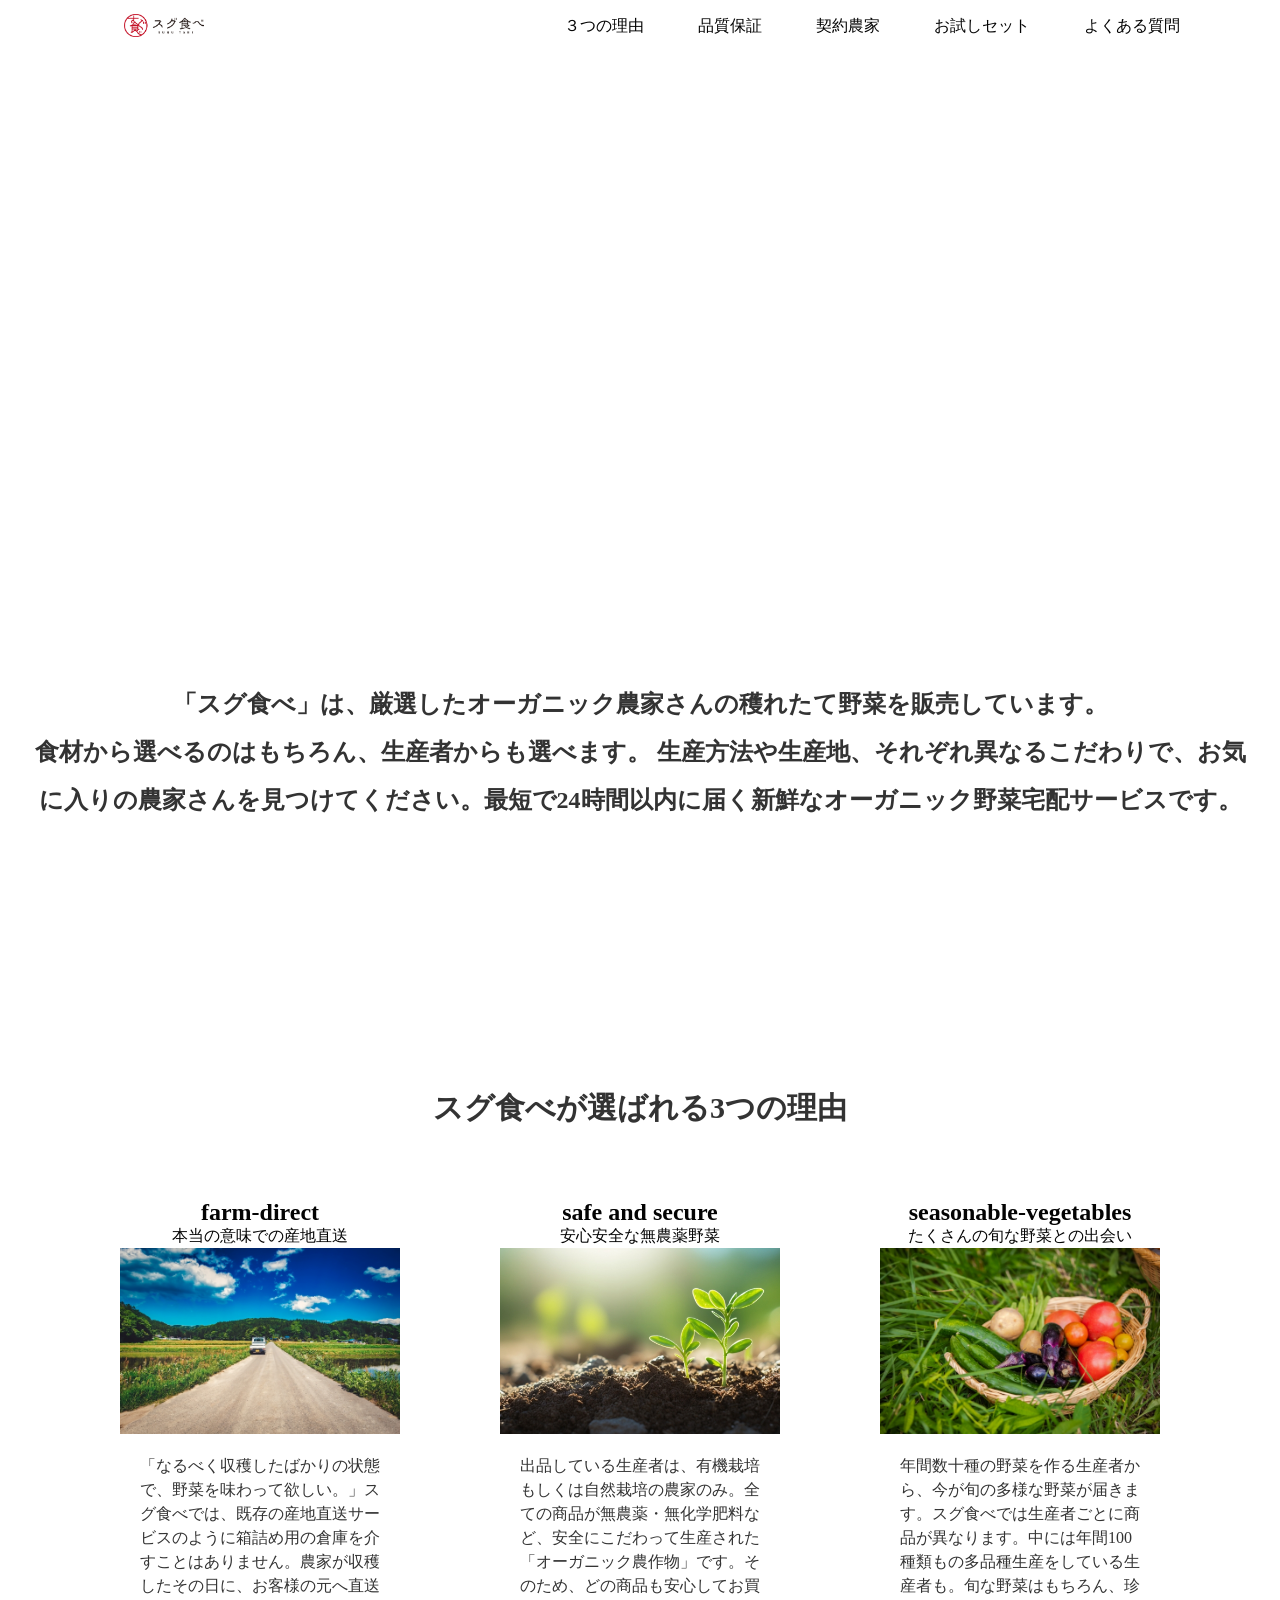
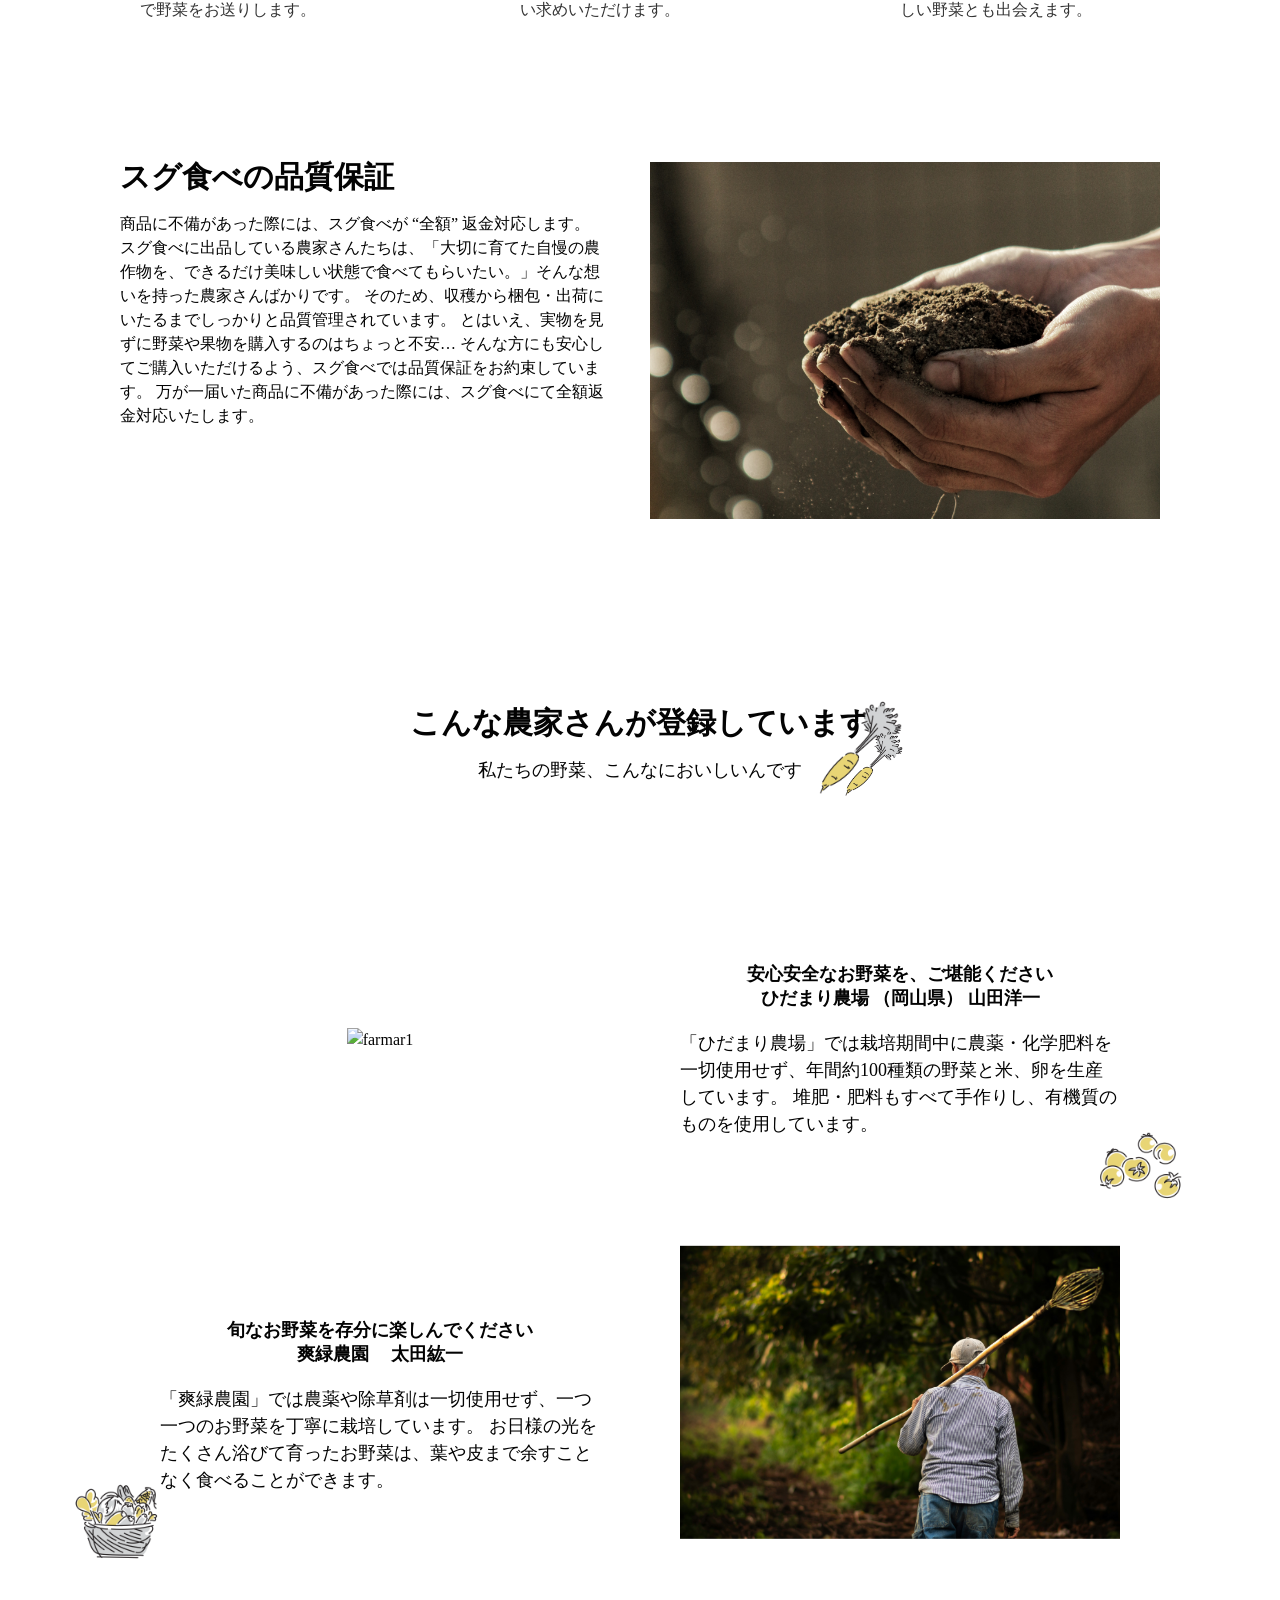
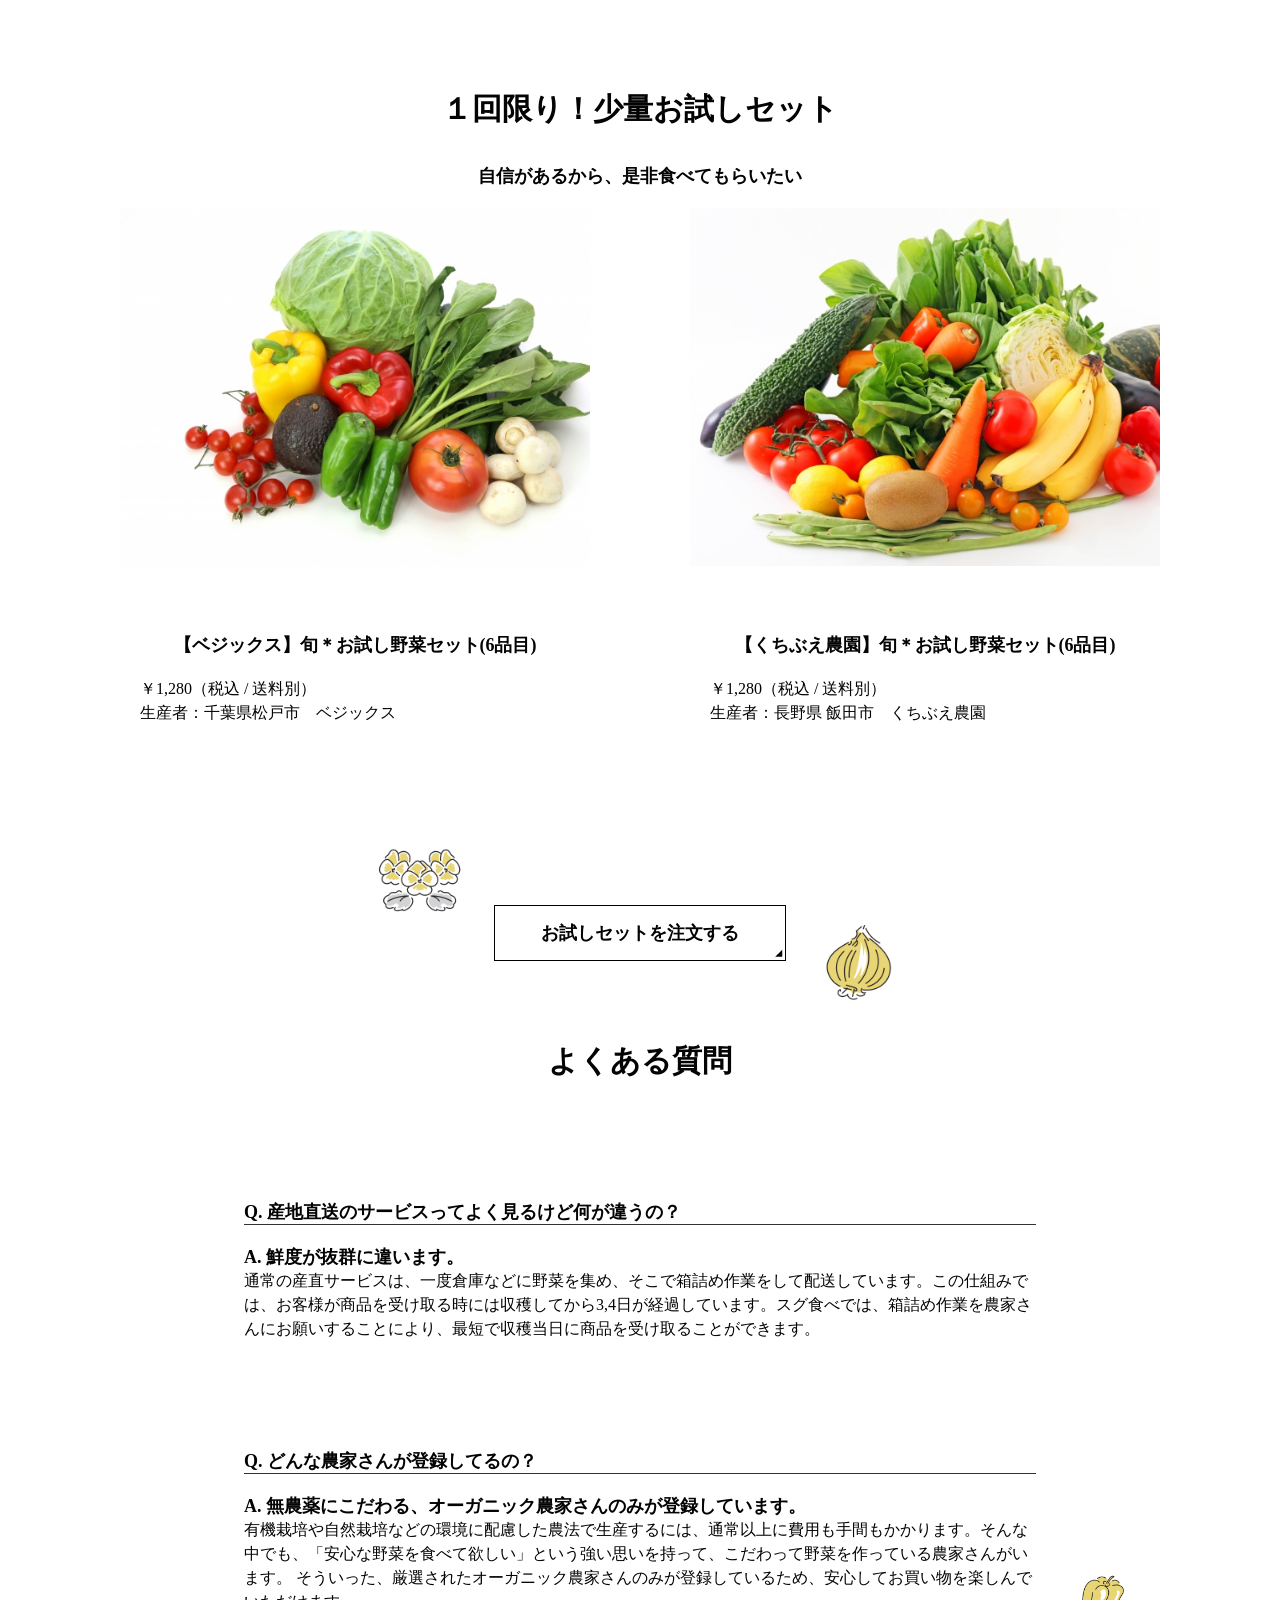
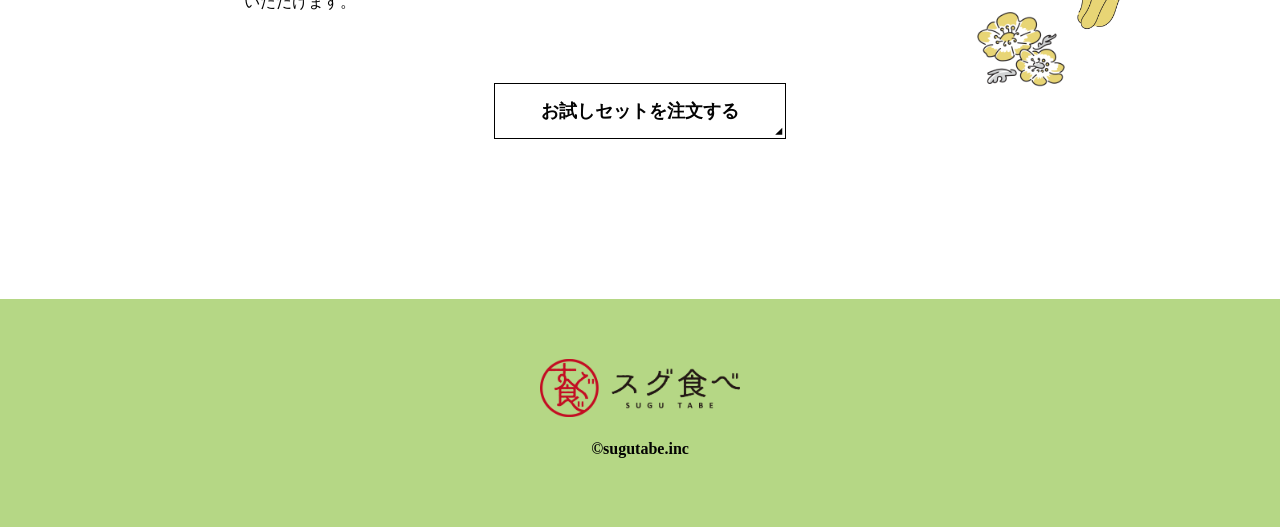
==== index.html @ dff32ba9 "Renamed to index.html" ====
<!DOCTYPE html>
<html lang="ja">

<head>
  <meta charset="UTF-8">
  <meta name="viewport" content="width = 
device-width, initial-scale=1,user-zscalable=yes">
  <meta name="description" content="こだわり農家の朝どりオーガニック野菜をご自宅で">
  <!--https://ogp.me/ -->
  <meta property="og:title" content="julie">
  <meta property="og:site_name" content="DHW CAFE">
  <meta property="og:type" content="website">
  <meta property="og:locale" content="ja-JP">
  <meta property="og:image" content="assets/images/common/ogp.jpg">
  <!--1200*600px以上が良い-->
  <meta property="og:description" content="こだわり農家の朝どりオーガニック野菜をご自宅で">
  <meta name="twitter:card" content="summary">
  <!--https://developer.twitter.com/ja/docs/tweets/optimize-with-cards/guides/getting-started-->

  <title>Julie's page</title>
  <link rel="stylesheet" href="reset.css">
  <link rel="stylesheet" href="common-sugutabe.css">
  <link rel="stylesheet" href="top-sugutabe.css">
  <link href="logo.ai" rel="icon" type="image/x-icon">
  <link rel="apple-touch-icon" href="html.css/top/common/apple-touch-icon.png">
</head>

<body>
  <header class="header">
    <h1><img src="photos/logo.png" alt="logo" style="width:80px">
    </h1>
    <div id="nav-drawer">
      <input id="nav-input" class="none" type="checkbox">
      <label id="nav-open" for="nav-input"><span></span></label>
      <label id="nav-close" class="none" for="nav-input"></label>
      <nav id="nav-content" class="header__navigation">
        <div class="nav-drawer__title none"></div>
        <ul>
          <li><a class="nav-drawer__link-top none" href="#top">TOP</a></li>
          <li><a href="#reason">３つの理由</a></li>
          <li><a href="#quality">品質保証</a></li>
          <li><a href="#farmars">契約農家</a></li>
          <li><a href="#set">お試しセット</a></li>
          <li><a href="#question">よくある質問</a></li>
        </ul>
      </nav>
    </div>
  </header>
  <main class="main">
    <section class="section-top">
      <div class="section-top__image">
        <h2>こだわり農家の<br class="section-top__image__h2">朝どりオーガニック野菜を<br class="section-top__image__h2">ご自宅で</h2>
      </div>
      <div class="section-top__lead">
        <p> 「スグ食べ」は、厳選したオーガニック農家さんの穫れたて野菜を販売しています。<br>
          食材から選べるのはもちろん、生産者からも選べます。
          生産方法や生産地、それぞれ異なるこだわりで、お気に入りの農家さんを見つけてください。最短で24時間以内に届く新鮮なオーガニック野菜宅配サービスです。 </p>
      </div>
      <div class="section-top__button">
        <p>お試しセットを注文する </p>
        <a href="#" class="section-top__triangle-right"></a>
      </div>
    </section>
    <section class="section-reason">
      <h2 id="reason">スグ食べが選ばれる3つの理由</h2>
      <ul>
        <li>
          <div class="section-reason__image">
			<h3 class="section-reason__item-title">farm-direct</h3>
            <p class="section-reason__item-subtitle">本当の意味での産地直送</p>
            <img class="section-reason__item-picture" src="photos/farmdirect.jpg" alt="sanchoku">
          </div>

          <p class="section-reason__item-discription">
            「なるべく収穫したばかりの状態で、野菜を味わって欲しい。」スグ食べでは、既存の産地直送サービスのように箱詰め用の倉庫を介すことはありません。農家が収穫したその日に、お客様の元へ直送で野菜をお送りします。

          </p>
        </li>
        <li>
          <div class="section-reason__image">
			<h3 class="section-reason__item-title">safe and secure</h3>
            <p class="section-reason__item-subtitle">安心安全な無農薬野菜</p>
            <img class="section-reason__item-picture" src="photos/safeandsecure.jpg" alt="ansin">
          </div>
          <p class="section-reason__item-discription">
            出品している生産者は、有機栽培もしくは自然栽培の農家のみ。全ての商品が無農薬・無化学肥料など、安全にこだわって生産された「オーガニック農作物」です。そのため、どの商品も安心してお買い求めいただけます。 </p>
        </li>
        <li>
          <div class="section-reason__image">
			<h3 class="section-reason__item-title">seasonable-vegetables</h3>
            <p class="section-reason__item-subtitle">たくさんの旬な野菜との出会い</p>
            <img class="section-reason__item-picture" src="photos/seasonablevegetables.jpg" alt="shun">
          </div>
          <p class="section-reason__item-discription">
            年間数十種の野菜を作る生産者から、今が旬の多様な野菜が届きます。スグ食べでは生産者ごとに商品が異なります。中には年間100種類もの多品種生産をしている生産者も。旬な野菜はもちろん、珍しい野菜とも出会えます。</p>
        </li>
      </ul>
	  <div class="section-quality">
      <div class="section-quality__image">
        <h2 id="quality">スグ食べの品質保証</h2>
        <h3>
          商品に不備があった際には、スグ食べが “全額” 返金対応します。</h3>
        <div class="section-quality__visual">
          <img class="section-quality__main-image" src="photos/quality.jpg" alt="quality">
        </div>
        <p  class="section-quality__text__p">
          スグ食べに出品している農家さんたちは、「大切に育てた自慢の農作物を、できるだけ美味しい状態で食べてもらいたい。」そんな想いを持った農家さんばかりです。
          そのため、収穫から梱包・出荷にいたるまでしっかりと品質管理されています。
          とはいえ、実物を見ずに野菜や果物を購入するのはちょっと不安…
          そんな方にも安心してご購入いただけるよう、スグ食べでは品質保証をお約束しています。
          万が一届いた商品に不備があった際には、スグ食べにて全額返金対応いたします。
        </p>
        </div>
	</div>
    </section>

    <section class="section-farmars">
		<div class="section-farmars__title">
      <h2 id="farmars">こんな農家さんが登録しています
      </h2>
			</div>
      <p class="section-farmars__sub-title">私たちの野菜、こんなにおいしいんです
		</p> 
      <section class="section-farmars__1">
		<div class="section-farmars__box">
			<h3>安心安全なお野菜を、ご堪能ください <br>
			  ひだまり農場 （岡山県） 山田洋一
			</h3>
			<div class="section-farmars__visual">
			  <img class="section-farmars__main-image" src="photos/farmar1.jpg" alt="farmar1">
			</div>
			<div class="section-farmars__description">
			  <p>「ひだまり農場」では栽培期間中に農薬・化学肥料を一切使用せず、年間約100種類の野菜と米、卵を生産しています。
				堆肥・肥料もすべて手作りし、有機質のものを使用しています。
			  </p>		
			</div>
		</div>
      </section>
      <section class="section-farmars__2">
		<div class="section-farmars__box">
        <h3>旬なお野菜を存分に楽しんでください <br>
          爽緑農園　 太田紘一
        </h3>

        <div class="section-farmars__visual">
          <img class="section-farmars__main-image" src="photos/farmar2.jpg" alt="farmar2">
        </div>
        <div class="section-farmars__description">

          <p>「爽緑農園」では農薬や除草剤は一切使用せず、一つ一つのお野菜を丁寧に栽培しています。
            お日様の光をたくさん浴びて育ったお野菜は、葉や皮まで余すことなく食べることができます。
          </p>
        </div>
      </div>
    </section>

    <section class="section-set">
      <h2 id="set">１回限り！少量お試しセット</h2>
      <h3 class="section-set__sub-title">自信があるから、是非食べてもらいたい</h3>
      <ul>
        <li>
          <img class="section-set__item-picture" src="photos/set1.jpg" alt="set1">
          <div class="section-set__item">
            <h3 class="section-set__item-title">【ベジックス】旬＊お試し野菜セット(6品目)</h3>
            <p class="section-set__item-discription">￥1,280（税込 / 送料別）<br>
              生産者：千葉県松戸市　ベジックス</p>
          </div>
        </li><!--
-->
        <li> <img class="section-set__item-picture" src="photos/set2.jpg" alt="set2">
          <div class="section-set__item">
            <h3 class="section-set__item-title">【くちぶえ農園】旬＊お試し野菜セット(6品目)</h3>
            <p class="section-set__item-discription"> ￥1,280（税込 / 送料別）<br>生産者：長野県 飯田市　くちぶえ農園</p>
		  </div>
        </li><!--
-->
      </ul>
      
    </section>
		<section class="section-button">
<div class="button">
        <p>お試しセットを注文する</p>
        <a href="#" class="triangle-right"></a>
      </div>
		</section>
    <section class="section-question">
	<div class="section-question__title">
      <h2 id="question">よくある質問</h2>
		</div>
      <ol>
        <li class="section-question__1">
          <h3 class="section-question__Q">Q. 産地直送のサービスってよく見るけど何が違うの？</h3>
          <h3 class="section-question__A">A. 鮮度が抜群に違います。</h3>
          <p>
            通常の産直サービスは、一度倉庫などに野菜を集め、そこで箱詰め作業をして配送しています。この仕組みでは、お客様が商品を受け取る時には収穫してから3,4日が経過しています。スグ食べでは、箱詰め作業を農家さんにお願いすることにより、最短で収穫当日に商品を受け取ることができます。
          </p>
        </li>
        <li class="section-question__2">
          <h3 class="section-question__Q">Q. どんな農家さんが登録してるの？</h3>
          <h3 class="section-question__A">A. 無農薬にこだわる、オーガニック農家さんのみが登録しています。</h3>
          <p>有機栽培や自然栽培などの環境に配慮した農法で生産するには、通常以上に費用も手間もかかります。そんな中でも、「安心な野菜を食べて欲しい」という強い思いを持って、こだわって野菜を作っている農家さんがいます。
            そういった、厳選されたオーガニック農家さんのみが登録しているため、安心してお買い物を楽しんでいただけます。</p>
        </li>
      </ol>
    </section>
    <div class="button">
      <p>お試しセットを注文する</p>
      <a href="#" class="triangle-right"></a>
    </div>
  </main>
  <footer class="footer">
    <div class="footer__container">
 <!--https://ogp.me/ 
      <nav class="footer__site-map">
        <ul>
          <li><a href="#top">TOP</a></li>
          <li><a href="#reason">３つの理由</a></li>
          <li><a href="#quality">品質保証</a></li>
          <li><a href="#farmars">契約農家</a></li>
          <li><a href="#set">お試しセット</a></li>
          <li><a href="#question">よくある質問</a></li>
        </ul>
      </nav>-->
      <div class="footer__logo"> <img src="photos/logo.png" alt="logo" style="width:200px">
        <small>©sugutabe.inc</small>
      </div>
    </div>
  </footer>
</body>

</html>
---- common-sugutabe.css ----
@charset "UTF-8";
/* CSS Document */
html {
  font-size: 62.5%; /* 16px * 62.5% = 10px */
  width: 100%;
  box-sizing: border-box;
}
body {
  color: #333; /* RGB */
  font-family: "Noto Sans JP";
  font-weight: 500;
  font-size: 1.6em;
  line-height: 2.4rem;
  text-align: center;
}
section h2 {
  font-size: 2.4rem;
}
a:hover {
  opacity: 0.5;
}
.none{
  display: none;
}

.section-top__image h2,.section-top__lead,.section-reason h2,.section-reason__item-title,.section-reason__item-subtitle,.section-quality h2,.section-farmars h2,.section-farmars__sub-title,.section-set h2,.section-set__sub-title,.section-question h2,.footer small{
font-family: "はれのそら明朝";	
}

.button{
	border: 1px solid #000;
	display: block;
	margin: 25px auto;
	padding: 15px 20px;
	max-width: 250px;
	position: relative;
}
.button p{
	font-size:1.8rem;
	font-weight: 600;
}
.section-top__button{
	border: 1px solid #000;
	display: block;
	margin: 25px auto;
	padding: 15px 20px;
	max-width: 250px;
	position: relative;
}
.section-top__button p{
	font-size:1.8rem;
	font-weight: 600;
}

.triangle-right{
    border-style: solid;
    border-width: 5px 0 5px 5px;
    border-color: transparent transparent transparent #030303;
    display: inline-block;
    width: 0;
    height: 0;
	/* 矢印アイコンの位置を設定 */
    position: absolute;
    top: 90%;
    right: 2px;
    transform: translateY(-50%) rotate(45deg); /* rotate(45deg)で矢印を回転（向きを変更）させる */
	
}

.section-top__triangle-right{
    border-style: solid;
    border-width: 5px 0 5px 5px;
    border-color: transparent transparent transparent #030303;
    display: inline-block;
    width: 0;
    height: 0;
	/* 矢印アイコンの位置を設定 */
    position: absolute;
    top: 90%;
    right: 2px;
    transform: translateY(-50%) rotate(45deg); /* rotate(45deg)で矢印を回転（向きを変更）させる */
	}
	
@media(min-width:1040px) {
/*PCは白*/
	.section-top__button{
	border: 1px solid #fff;
}
.section-top__button p{
	color: #fff;
}
.section-top__triangle-right{
    border-color: transparent transparent transparent #fff;
	}
}
---- top-sugutabe.css ----
@charset "UTF-8";

.header {
  height: 44px;
  position: relative;
}

.header h1 {
  font-size: 1.3rem;
  color: #fa6980;
  position: absolute;
  left: 24px;
  top: 10px;
}

.header__navigation {
  display: none;
}

@media(max-width:1040px) {

  /*スマホ版　ハンバーガーアイコン*/
  #nav-drawer {
    padding: 10px 24px 0 0;
    text-align: right;
    position: relative;
  }

  #nav-open {
    display: inline-block;
    vertical-align: middle;
    width: 30px;
    height: 22px;
  }

  #nav-open span,
  #nav-open span:before,
  #nav-open span:after {
    position: absolute;
    height: 3px;
    width: 25px;
    background-color: #777;
    display: block;
    content: "";
  }

  #nav-open span:before {
    bottom: -8px;
  }

  #nav-open span:after {
    bottom: -16px;
  }

  #nav-close {
    z-index: 999;
    position: fixed;
    top: 0;
    left: 0;
    width: 100%;
    height: 100%;
    background-color: #000;
    opacity: .5;
  }

  #nav-content {
    display: block;
    position: fixed;
    top: 0;
    left: 0;
    z-index: 999;
    width: 70%;
    height: 100%;
    background-color: #fff;
    text-align: left;
    padding: 15px 0 0 24px;
    transform: translateX(-105%);
    transition: 0.3s ease-in-out;
    box-shadow: 5px 0 25px rgba(0, 0, 0, 0.55);
  }

  .nav-drawer__title {
    font-size: 1.2rem;
    font-weight: 600;
    color: #fa6986;
    margin-bottom: 46px;
    display: block;
  }

  .nav-drawer__link-top {
    display: block;
  }

  #nav-content ul li {
    margin-bottom: 36px;
  }

  #nav-content ul li a {
    text-decoration: none;
    font-size: 1.6rem;
    font-weight: 600;
    color: #333;
  }

  #nav-input:checked~#nav-close {
    display: block;
  }

  #nav-input:checked~#nav-content {
    transform: translateX(0%);
  }
}

@media(min-width:1040px) {

  /*PC版　header*/
  .header {
    margin: 0 auto;
    min-height: 50px;
    padding: 14px 100px 14px 0;
    box-sizing: border-box;
    position: absolute;
    width: 100%;
    z-index: 999;
  }

  .header h1 {
    font-size: 2rem;
    top: 14px;
    padding-left: 100px;
  }

  .header__navigation {
    display: block;
    text-align: right;
  }

  .header__navigation ul li {
    display: inline-block;
    margin-left: 50px;
  }

  .header__navigation ul li a {
    text-decoration: none;
    font-size: 1.6rem;
    font-weight: 500;
    color: #030303;
  }
}

.main {
  background-color: #f6f8f9;
  padding-bottom: 80px;
  position: relative;
}

@media(min-width:1040px){
	.main{
		background-color: #fff;
	}
	
}
.section-top {
  margin-bottom: 95px;
}

.section-top__image {
  height: 280px;
  background-image: url("photos/top.jpg");
  background-position: center;
  background-size: auto 100%;
  background-repeat: no-repeat;
  color: #FFF;
  font-weight: 600;
  margin-bottom: 40px;
  position: relative;
}

.section-top__image h2 {
  font-size: 2.4rem;
  line-height: 1.8;
  position: absolute;
  display: block;
  margin: 0 auto;
  padding-left: 24px;
  width: auto;
  text-align: left;
  top: 100px;
}

/*スマートフォンでは有効（改行する）*/
.section-top__image__h2 {
  display: block;
}

.section-top__lead {
  margin: 0 24px;
}

@media(min-width:1040px) {
  .section-top__image {
    height: 600px;
    margin-bottom: 80px;
    background-size: cover;
    position: relative;
  }

  .section-top__image h2 {
    font-size: 3.4rem;
    max-width: 1040px;
    position: absolute;
    top: 250px;
    left: 180px;
    right: 180px;
    display: block;
    margin: 0 auto;
    padding: 0;
    text-align: center;
  }

  /*PCでは無効（改行しない）*/
  .section-top__image__h2 {
    display: none;
  }

  .section-top__image-message {
    font-size: 2rem;
    position: static;
    max-width: 1040px;
    margin: 0 auto;
    text-align: left;
    padding: 25px 0 0 24px;
  }

  .section-top__lead {
    font-size: 2.4rem;
    font-weight: 600;
    line-height: 4.8rem;
    margin-bottom: 192px;
    padding: 0;
  }

  .section-top__button {
    position: absolute;
    top: 400px;
    z-index: 999;
    left: 90px;
    right: 90px;
    
  }
}

.section-reason {
  margin-bottom: 80px;
}

.section-reason h2 {
  font-size: 2.0rem;
  margin-bottom: 40px;
}

.section-reason ul {
  margin: 0;
  list-style: none;
}

.section-reason ul li {
  max-width: 327px;
  margin: 0 auto;

  margin-bottom: 40px;
}

.section-reason__image {
  text-align: center;
  position: relative;
  background-color: #030303;

}

.section-reason__item-picture {
  width: 100%;
  height: 186px;
  object-fit: cover;
  object-position: 0% 0%;
  display: block;
  opacity: 0.7;
}


.section-reason__item-title {
  position: absolute;
  top: 30%;
  left: 50%;
  transform: translate(-50%, -50%);
  color: #fff;
  font-size: 2.4rem;
  white-space: nowrap;
  z-index: 999;
}

.section-reason__item-subtitle {
  position: absolute;
  top: 45%;
  left: 50%;
  transform: translate(-50%, -50%);
  color: #fff;
  font-size: 1.6rem;
  white-space: nowrap;
	  z-index: 999;
}

.section-reason__item-discription {
  padding: 20px;
  font-size: 1.6rem;
  text-align: left;
  font-weight: 400
}

@media(min-width:1040px) {
  .section-reason {
    margin-bottom: 20px;
	background-image: url("photos/background2.svg");
	background-size: cover;
	 background-position: 100% 50%;
  }

  .section-reason h2 {
    font-size: 3.0rem;
    margin-bottom: 80px;
	 padding-top: 80px;
  }

  .section-reason ul {
    max-width: 1040px;
    padding: 0;
    margin: 0 auto ;
    display: flex;
    flex-wrap: nowrap;
  }

  .section-reason ul li {
    width: 320px;
    /*(320*3)+(40*2)=1040*/
    margin-right: 100px;
    display: inline-block;
  }

  .section-reason ul li:last-child {
    margin-right: 0;
  }
	
	.section-reason__image {
		background-color: transparent;
	}

  .section-reason__item-title {
    color: #030303;
	position: relative;
	top: 0;
	left: 0;
	transform: translate(0);
	padding-bottom: 0;
  }

  .section-reason__item-subtitle {
    color: #030303;
	position: relative;
	top: 0;
	left: 0;
	transform: translate(0);
	padding-bottom: 0;
  }
	
	.section-reason__item-picture {
     opacity: 1.7;
}
}

.section-quality {
  color: #030303;
  background-color: #fff;
  margin: 0px auto 80px auto;
}

.section-quality__image {
  background-image: url("photos/background2.svg");
  background-position: 20% 50%;
  background-size: auto 100%;
  background-repeat: no-repeat;
  position: relative;
	
	
}

.section-quality__image h2 {
  font-size: 2.0rem;
  line-height: 3.0rem;
  margin: 0 auto;
  padding: 20px 0;
}

.section-quality__image h3 {
  font-size: 1.6rem;
  line-height: 2.4rem;
  max-width: 327px;
  text-align: left;
  margin: 0 auto;
  padding: 10px 24px;
  font-weight: 500;
}

.section-quality__visual {
  margin: 0 auto;
  height: 186px;
}

.section-quality__main-image {
  width: 100%;
  height: 186px;
  object-fit: cover;
  object-position: 0% 60%;
  max-width: 327px;
}


.section-quality__image p {
  font-size: 1.6rem;
  line-height: 2.4rem;
  max-width: 279px;
  text-align: left;
  margin: 0 auto;
  padding: 20px 24px 40px 24px;
  font-weight: 400;
}

@media(min-width:1040px) {
  .section-quality {
    padding: 0;
    margin: 80px auto 80px;
    height: 100%;
	background-color: transparent;
	max-width: 1040px;
	position: relative;
	  
  }
	
  .section-quality__image {
	  background-image: none;
	  position: initial;
	  width: calc(100% - 510px);
	  box-sizing: border-box;
	  padding-right: 40px;
	  padding-bottom: 200px;
	}

	.section-quality__image h2 {
	  font-size: 3.0rem;
	padding: 0 0 20px 0;
		text-align: left;
		
	}
	
	.section-quality__image h3 {
	  max-width: none;
	text-align: left;
		text-wrap: nowrap;
		padding: 0;
	
	}
	
  /*	.section-details:nth-child(even){
	}*/
  .section-quality__visual{
	max-width: 510px;
	margin: 0;
	position: absolute;
	top: 0;
	right: 0;
	z-index: 1;
	width: 100%;
  }
  .section-quality__main-image {
     display: inline-block;
	  height: auto;
	  aspect-ratio: 1 / .7;
	  max-width: 100%;
  }

.section-quality__text,.section-quality__text__p{
  width:50vw;
  padding: 20px 0 0 20px;
      text-align: left;
      order: 1;
}

  .section-quality__text h2{
    font-size: 2.0rem;
    margin-bottom: 20px;
  }

  .section-quality__text h3{
    font-size: 1.8rem;
    margin-bottom: 20px;

  }

  .section-quality__text__p{
    font-size: 1.8rem;
    line-height:3.6rem;
  }
	.section-quality__image p{
		padding: 0;
		margin: 0 ;
		max-width: 100%;
		
		
	}
}



.section-farmars {
  color: #030303;
  margin: 0px auto 80px auto;
}


.section-farmars h2 {
  font-size: 2.0rem;
  line-height: 3.0rem;
  padding: 10px 0 10px 0;
}

.section-farmars__sub-title {
  display: none;
}

.section-farmars__1,
.section-farmars__2,
.section-farmars__3,
.section-farmars__4 {
  background-color: #fff;
}

.section-farmars__1 {
  margin-bottom: 40px;
}

.section-farmars h3 {
  margin: 0 auto;
  padding: 20px 0;
  font-size: 1.8rem;
  text-align: center;
}

.section-farmars__main-image {
  width: 100%;
  object-fit: cover;
  object-position: 0% 0%;
  max-width: 327px
}

.section-farmars__description {
  margin: 0 auto;
  max-width: 279px;
  padding: 20px 24px 40px 24px;
  font-size: 1.6rem;
  text-align: left;
  font-weight: 400;
}


@media(min-width:1040px) {
	.section-farmars__title h2{
	 position: relative;
    font-size: 3.0rem;
    margin: 0;
    padding: 0;
  }
	
 .section-farmars__title h2::before {
  content: url("photos/ilasts/carrot.png");
vertical-align: middle;
transform: scale(0.1);
	display: inline-block;
position: absolute;
		top: -560px;
		right: -175px;
}
	 .section-farmars__title h2::after {
  content: url("photos/ilasts/carrot.png");
transform: scale(0.07);
position: absolute;
		top: -545px;
		right: -190px;
}
	.section-farmars__1 .section-farmars__description p{
	 position: relative;	
	}
	.section-farmars__1 .section-farmars__description p::before{
	content: url("photos/ilasts/tomatoes.png");
vertical-align: middle;
transform: scale(0.1);
	display: inline-block;
position: absolute;
		top: -470px;
		right: -620px;
	}
	
		.section-farmars__2 .section-farmars__description p{
	 position: relative;	
	}
	.section-farmars__2 .section-farmars__description p::before{
	content: url("photos/ilasts/basket.png");
vertical-align: middle;
transform: scale(0.1);
	display: inline-block;
position: absolute;
		top: -470px;
		right: -120px;
	}
	
		
	.section-farmars__1,
  .section-farmars__2{
    margin: 160px auto;
    padding: 0;
    background-color: #fff;
	position: relative;
	 max-width: 1040px;
  }

  /*	.section-details:nth-child(even){
	}*/
	.section-farmars__box{
		width: 50%;
		margin-left: auto;
		padding: 0 40px;
		box-sizing: border-box;
	}
	
	
  .section-farmars__2 .section-farmars__box{
   	margin: 0;
  }

  .section-farmars__1{
    flex-flow: row-reverse;
  }

  .section-farmars__visual {
	  width: 50%;
    margin: 0;
	  position: absolute;
	  left:0;
	  top:50%;
	  transform: translateY(-50%);
	  z-index: 1;
		padding: 0 40px;
		box-sizing: border-box;
  }
	
		
  .section-farmars__2 .section-farmars__visual {
   	right: 0;
	left: auto;
  }

  .section-farmars__main-image {
    width: 100%;
    max-width: 509px;
    height: 100%;
  }

  .section-farmars__description {
    padding: 0;
    height: 100%;
    text-align: left;
	 max-width: none;
	 
  }

  .section-farmars__sub-title {
    font-size: 1.8rem;
    display: block;
    padding-top: 20px;
	  
  }

  .section-farmars h3{
font-size: 1.8rem;
margin: 0 auto;
padding-top: 20px;
	  max-width: 1040px;
  }

  .section-farmars__description p {
    font-size: 1.8rem;
    line-height: 2.7rem;
    padding: 0 ;
  }

}

.section-set {
  margin: 0 auto 80px auto;
}

.section-set h2 {
  padding: 10px 0 10px 0;
  margin-bottom: 20px;
  font-size: 20px;
}

.section-set__sub-title {
  display: none;
}

.section-set ul {
  margin: 0 auto;
  list-style: none;
}

.section-set ul li {
  max-width: 327px;
  margin: 0 auto;
  background-color: #fff;
  margin-bottom: 40px;
  text-align: left;
}

.section-set__item-picture {
  width: 100%;
  height: 186px;
  object-fit: cover;
  object-position: 10px 0px;
}

.section-set__item {
  padding: 10px 20px 20px 20px;
}

.section-set__item-title {
  font-size: 1.4rem;
  font-weight: 400;
}

.section-set__item-discription {
  font-size: 1.6rem;
  font-weight: 400;
}

.section-set__item-discription span {
  font-size: 1.2rem;
}

@media(min-width:1040px) {
  .section-set {
    margin-bottom: 120px;
	background-image: url("photos/background1.svg");
	background-size: cover;
	 background-position: 100% 50%;
	  padding-bottom: 40px;
	  
  }
  .section-set h2 {
    padding: 40px 0 20px 0;
    font-size: 3.0rem;
    margin: 0 auto;
	 max-width: 1040px;
  }

  .section-set__sub-title {
    display: block;
    margin-bottom: 90px;
	  margin: 0 auto;
  }

  .section-set ul {
    padding: 0;
    margin: 0 auto;
	display: flex;
	max-width: 1040px;
	gap: 100px;
	  justify-content: center;
  }

  .section-set ul li {
    width: calc((100% - 100px) / 2);
    background-color: rgba(0, 0, 0, 0);
	  margin: 0;
	  max-width: 100%;
  }

  .section-set ul li:last-child {
    margin-right: 0;
  }

  .section-set__item {
    padding: 40px 20px 20px 20px;
  }

  .section-set__item-discription {
    padding: 0;
  }

  .section-set__item-title {
    padding: 0;
    font-size: 1.8rem;
    font-weight: 600;
    padding-bottom: 20px;
  }

  .section-set__item-picture {
    width: 100%;
    height: 358px;
    object-fit: cover;
    object-position: 0px 0px;
    padding: 0;
  }
  }


.section-question {
  margin: 0 auto;
  padding: 40px 0 0 0;
	background-image: url("photos/background1.svg");
	background-size: cover;
	 background-position: 100% 50%;
}

.section-question h2 {
  padding-bottom: 20px;
  font-size: 2.0rem;
}

.section-question ol {
  list-style-type: none;

}

.section-question__Q {
  border-bottom: solid 1px #333;
}

.section-question__A {
  padding-top: 20px;

}

.section-question ol li p {
  padding: 0 0 0 0;
  font-size: 1.6rem;
}

.section-question__1 {
  
  padding: 24px;
  margin-bottom: 40px;
  text-align: left;
}

.section-question__2 {
  
  padding: 24px;
  text-align: left;
}
@media(min-width:1040px){
	.section-button{
		position: relative;
	}
	.section-button .button::before{
	content: url("photos/ilasts/pansy.png");
vertical-align: middle;
transform: scale(0.1);
	display: inline-block;
position: absolute;
		top: -630px;
		right: -235px;
	}
		.section-button .button::after{
	content: url("photos/ilasts/onion.png");
vertical-align: middle;
transform: scale(0.1);
	display: inline-block;
position: absolute;
		top: -545px;
		right: -675px;
	}
}

@media(min-width:1040px) {
  .section-question {
    padding: 60px 36px 20px;
    max-width: 1040px;
    margin: 0 auto;
    box-sizing: border-box;
	  background-image: none;
  }

  .section-question ol {
    max-width: 840px;
    margin: 0 auto;
  }
	
	
  .section-question__title h2 {
  font-size: 3.0rem;
padding: 0;
	  margin-bottom: 80px;
  }
	h3.section-question__Q{
		padding-bottom: 0;
		text-align: left;
	}	
	h3.section-question__A{
		text-align: left;
		padding-bottom: 0;
	}
	
	.section-question__2 p{
	 position: relative;	
	}
	.section-question__2 p::before{
	content: url("photos/ilasts/anemone.png");
vertical-align: middle;
transform: scale(0.1);
	display: inline-block;
position: absolute;
		top: -470px;
		right: -585px;
	}
	.section-question__2 p::after{
	content: url("photos/ilasts/greenpepper.png");
vertical-align: middle;
transform: scale(0.07);
	display: inline-block;
position: absolute;
		top: -520px;
		right: -665px;
	}	
}


.footer {
  min-height: 228px;
  background-color: #b5d785;
  padding-top: 46px;
  padding-bottom: 20px;
  font-weight: 600;

}

.footer__container {
  display: flex;
  flex-direction: column;

}

.footer__site-map {
  margin-bottom: 30px;
  order: 1;
}

.footer__site-map h2 {
  display: none;
}

.footer__site-map li {
  margin: 0 10px;
  display: inline-block;
}

.footer__site-map li a {
  text-decoration: none;
  color: #fff;
}

.footer__site-map li a:visited {
  color: #fff;
}

.footer__sns-links {
  margin-bottom: 5px;
  order: 2;
}

.footer__sns-links ul {
  display: inline-block;

}

.footer__sns-links li {
  display: inline-block;
  width: 20px;
  margin: 0 10px;
}

.footer__sns-links li img {
  width: 100%;
}

.footer__logo {
  display: block;
  width: 100%;
  margin: 0 auto;
  color: #030303;
  order: 3;
}

.footer__logo img {
  display: block;
  margin: 0 auto;
  padding: 20px;
}

.footer__logo small {
  display: inline-block;

}

@media(min-width:1040px) {
  .footer {
    margin: 0;
    padding: 0;

  }

  .footer__container {
    max-width: 1040px;
    margin: 0 auto;
    padding-top: 40px;
    display: flex;
    justify-content: space-between;
    flex-direction: row;

  }

  .footer__site-map {
    float: left;
    width: 30%;
  }

  .footer__site-map h2 {
    display: inline-block;
    width: 30%;
    vertical-align: top;
    color: #FFF;
  }

  .footer__site-map ul {
    display: inline-block;
    margin-left: 10px;
  }

  .footer__site-map ul li {
    margin: 0;
    display: block;
    text-align: left;
  }

  .footer__site-map ul {
    display: inline-block;
    margin-left: 10px;
  }

  .footer__site-map ul li {
    margin: 0;
    display: block;
  }

  .footer__logo {
    display: block;
    width: 30%;
    margin: 0 auto;


  }

  .footer__logo img {
    display: block;
    margin: 0 auto;
    padding: 20px;
  }


  .footer__sns-links {
    width: 30%;
    display: inline-block;
    order: 3;

  }

}
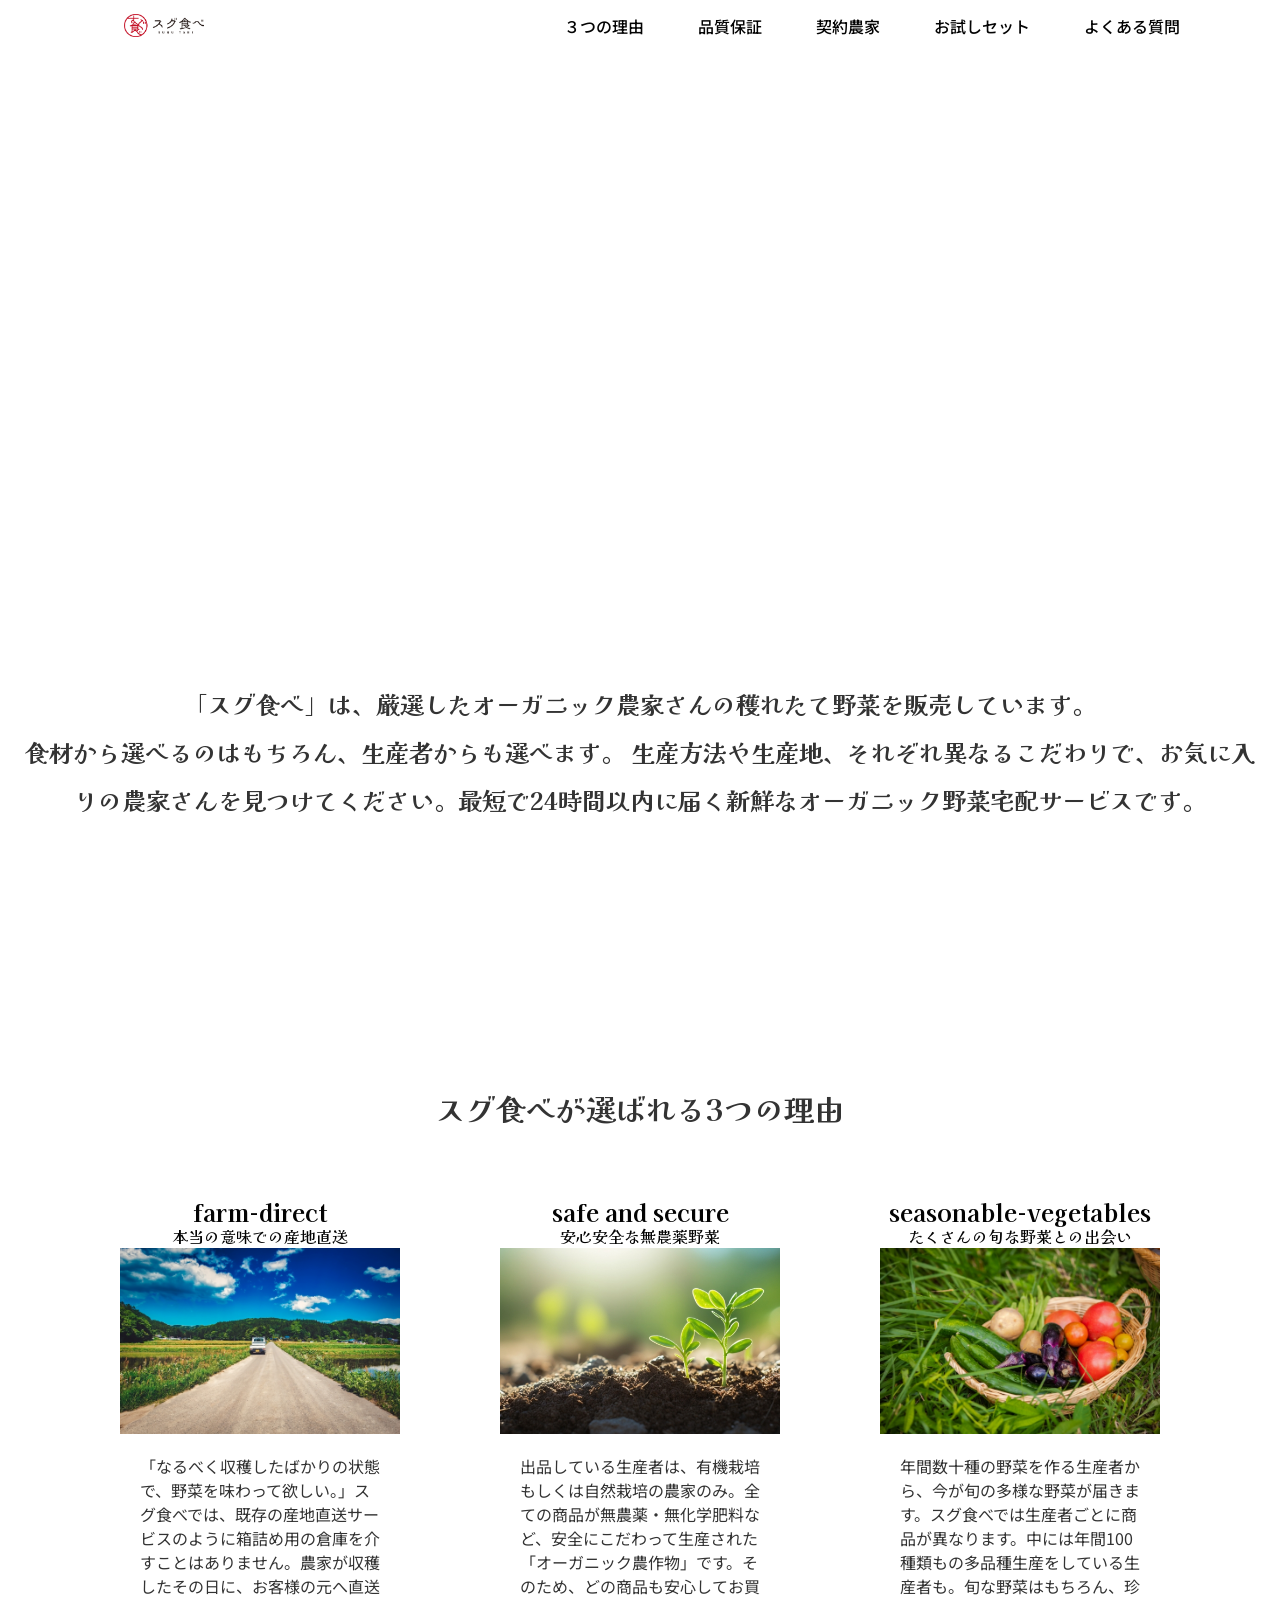
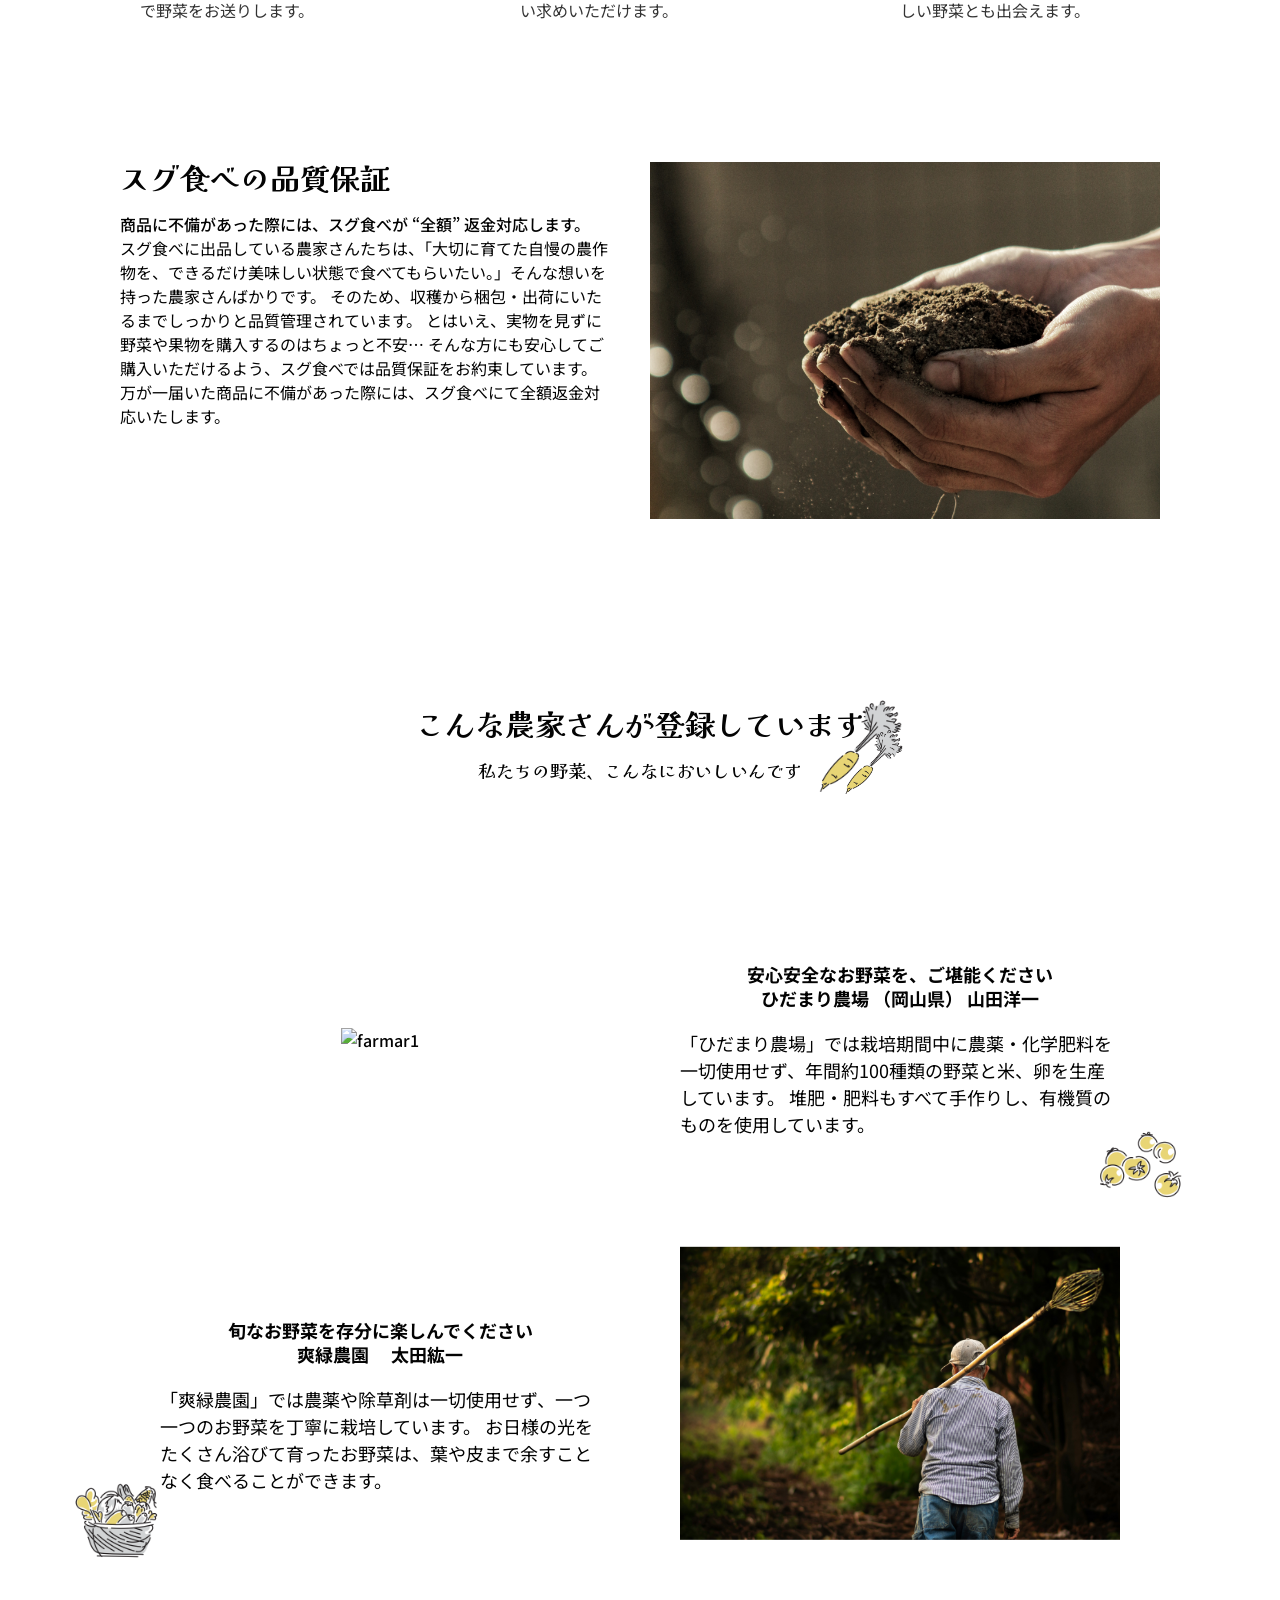
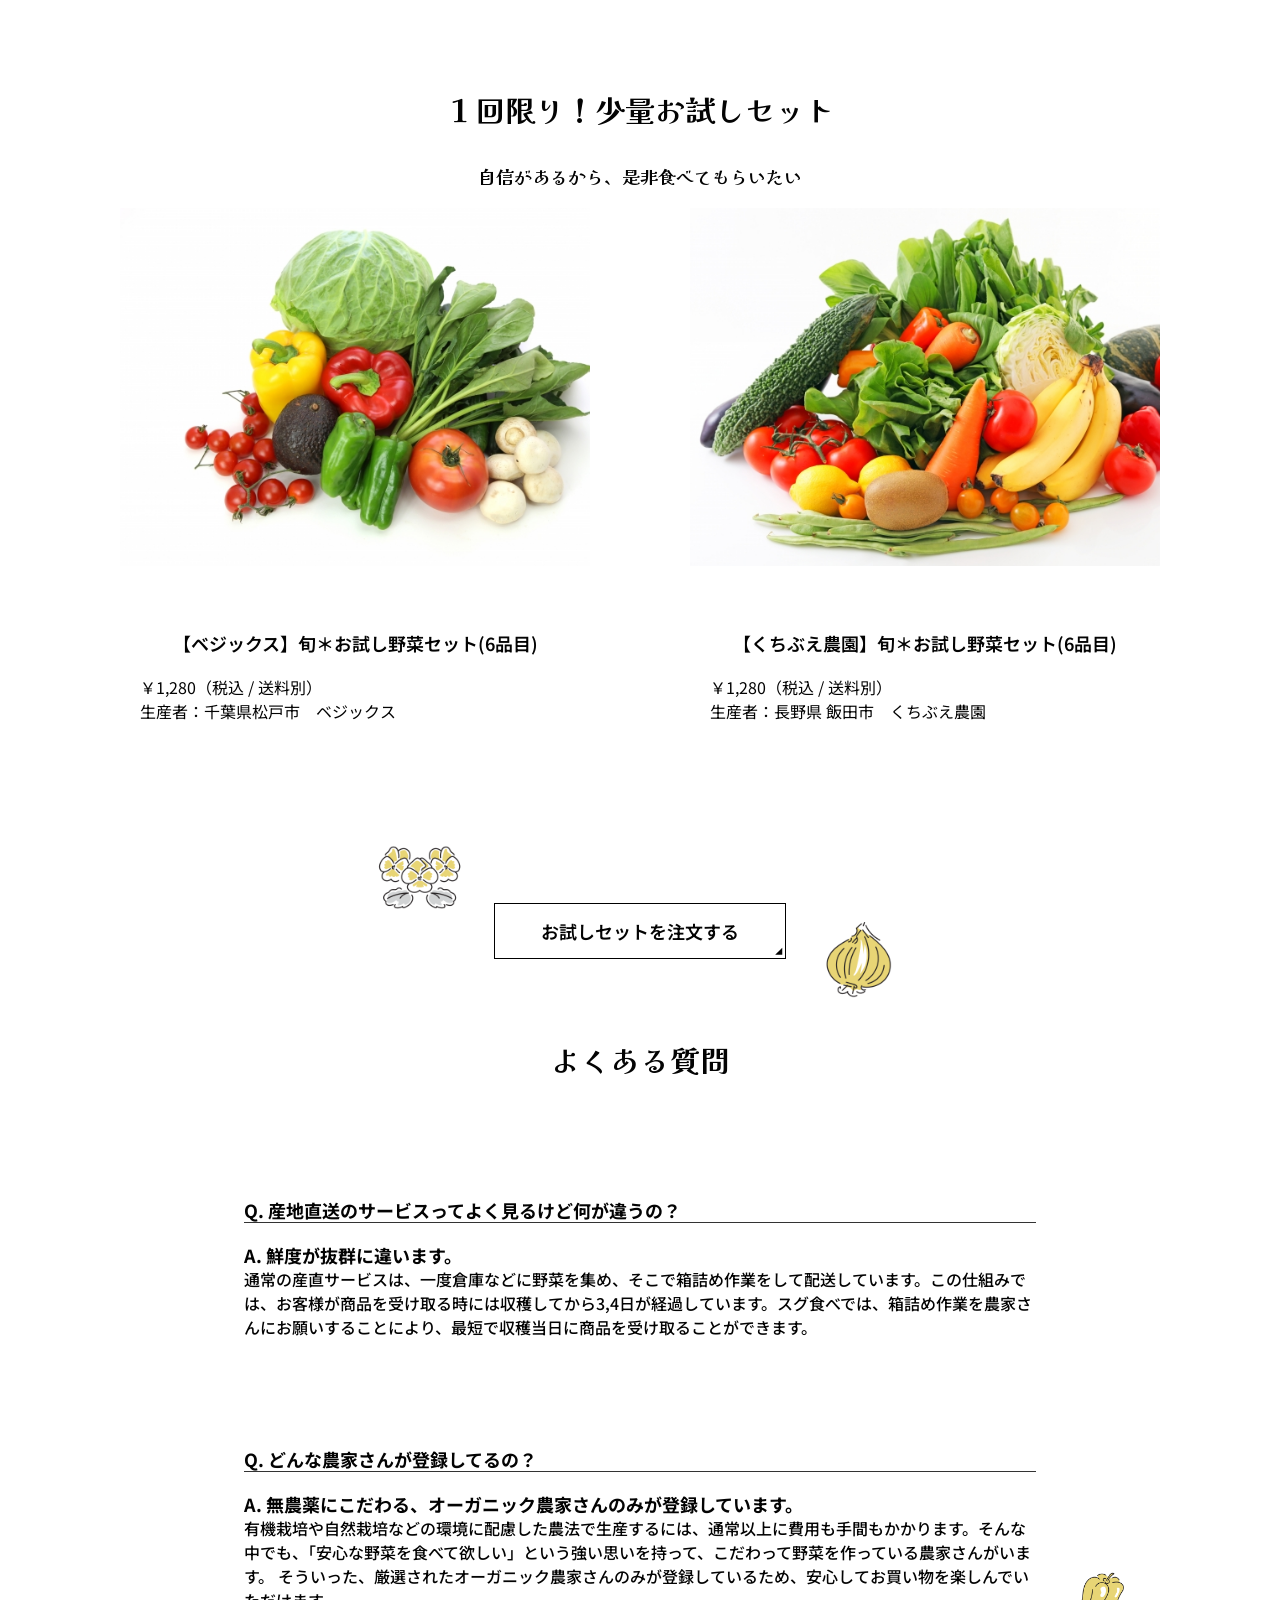
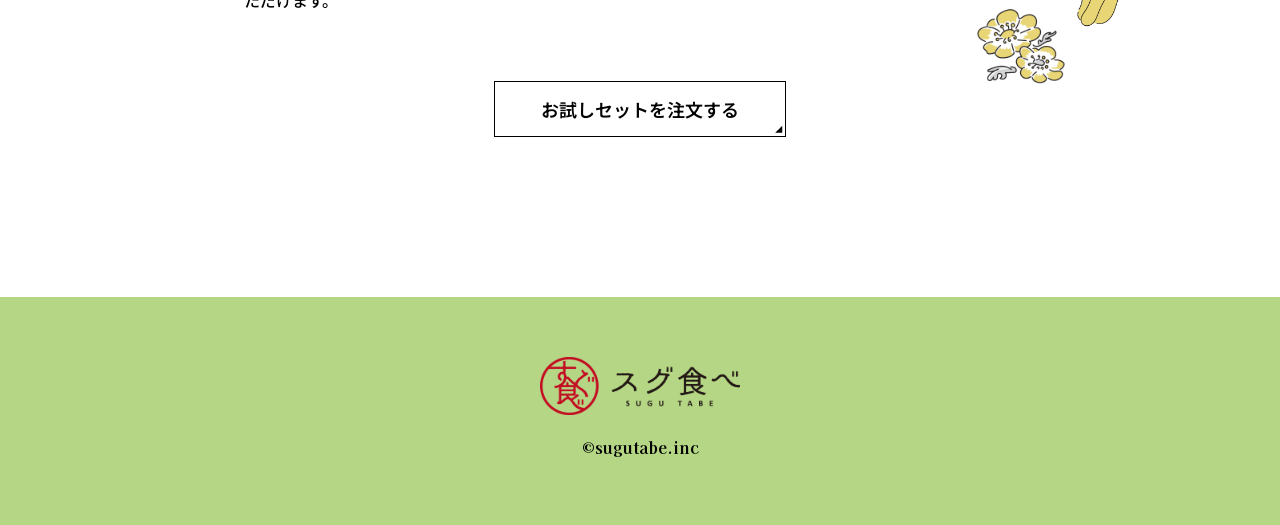
==== commit 43c412db: "Google Fontsのロードと指定 Noto Sans JP をfont-familyで指定していたけれど、<head>にロードのが必須。また、はれのそら明朝は、Google Fontになりから、" ====
--- a/index.html
+++ b/index.html
@@ -18,6 +18,10 @@
   <!--https://developer.twitter.com/ja/docs/tweets/optimize-with-cards/guides/getting-started-->
 
   <title>Julie's page</title>
+  <link rel="preconnect" href="https://fonts.googleapis.com">
+  <link rel="preconnect" href="https://fonts.gstatic.com" crossorigin>
+  <link href="https://fonts.googleapis.com/css2?family=Kaisei+Opti&family=Noto+Sans+JP:wght@100;400;600&display=swap" rel="stylesheet">
+
   <link rel="stylesheet" href="reset.css">
   <link rel="stylesheet" href="common-sugutabe.css">
   <link rel="stylesheet" href="top-sugutabe.css">
@@ -57,7 +61,7 @@
           生産方法や生産地、それぞれ異なるこだわりで、お気に入りの農家さんを見つけてください。最短で24時間以内に届く新鮮なオーガニック野菜宅配サービスです。 </p>
       </div>
       <div class="section-top__button">
-        <p>お試しセットを注文する </p>
+        <p>お試しセットを注文するTESTTEST </p>
         <a href="#" class="section-top__triangle-right"></a>
       </div>
     </section>
@@ -228,4 +232,4 @@
   </footer>
 </body>
 
-</html>+</html>
--- a/common-sugutabe.css
+++ b/common-sugutabe.css
@@ -7,7 +7,7 @@
 }
 body {
   color: #333; /* RGB */
-  font-family: "Noto Sans JP";
+  font-family: "Noto Sans JP", sans-serif;
   font-weight: 500;
   font-size: 1.6em;
   line-height: 2.4rem;
@@ -24,7 +24,7 @@
 }
 
 .section-top__image h2,.section-top__lead,.section-reason h2,.section-reason__item-title,.section-reason__item-subtitle,.section-quality h2,.section-farmars h2,.section-farmars__sub-title,.section-set h2,.section-set__sub-title,.section-question h2,.footer small{
-font-family: "はれのそら明朝";	
+font-family: "Kaisei Opti", serif;	
 }
 
 .button{
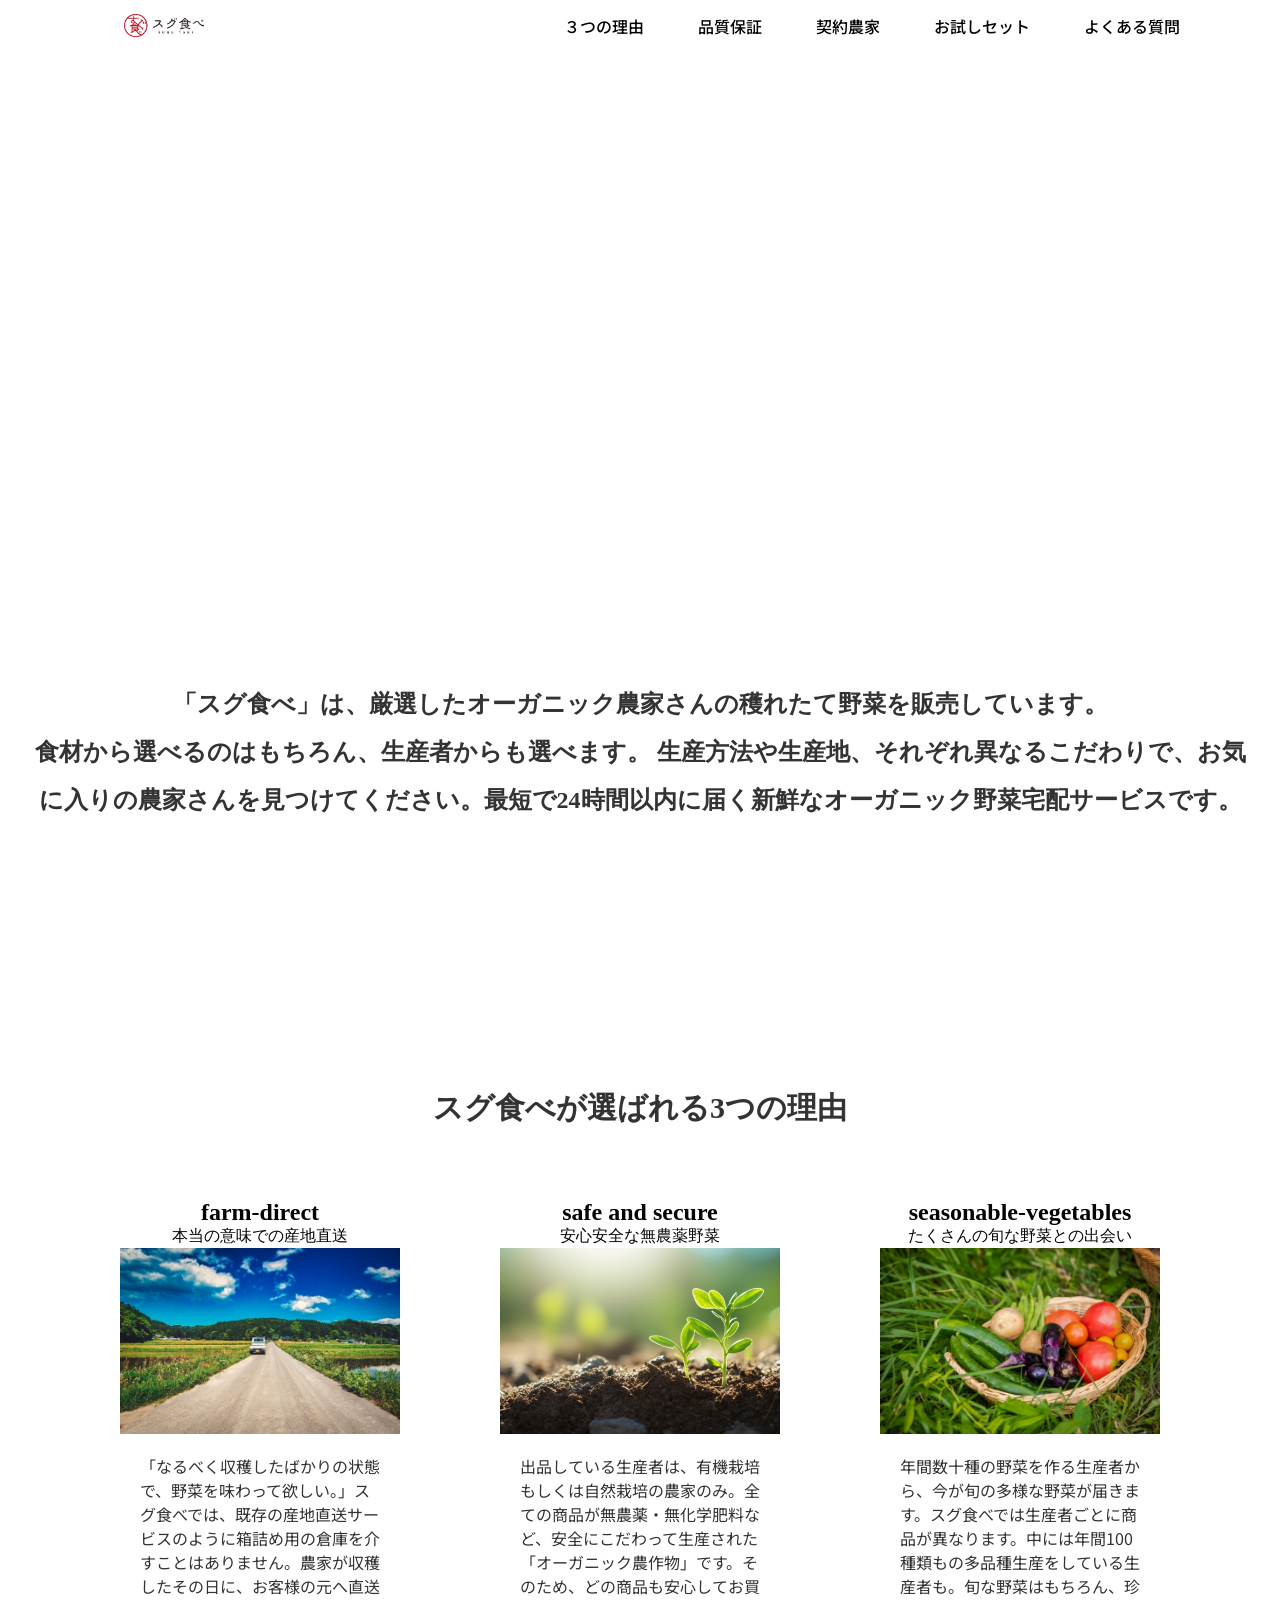
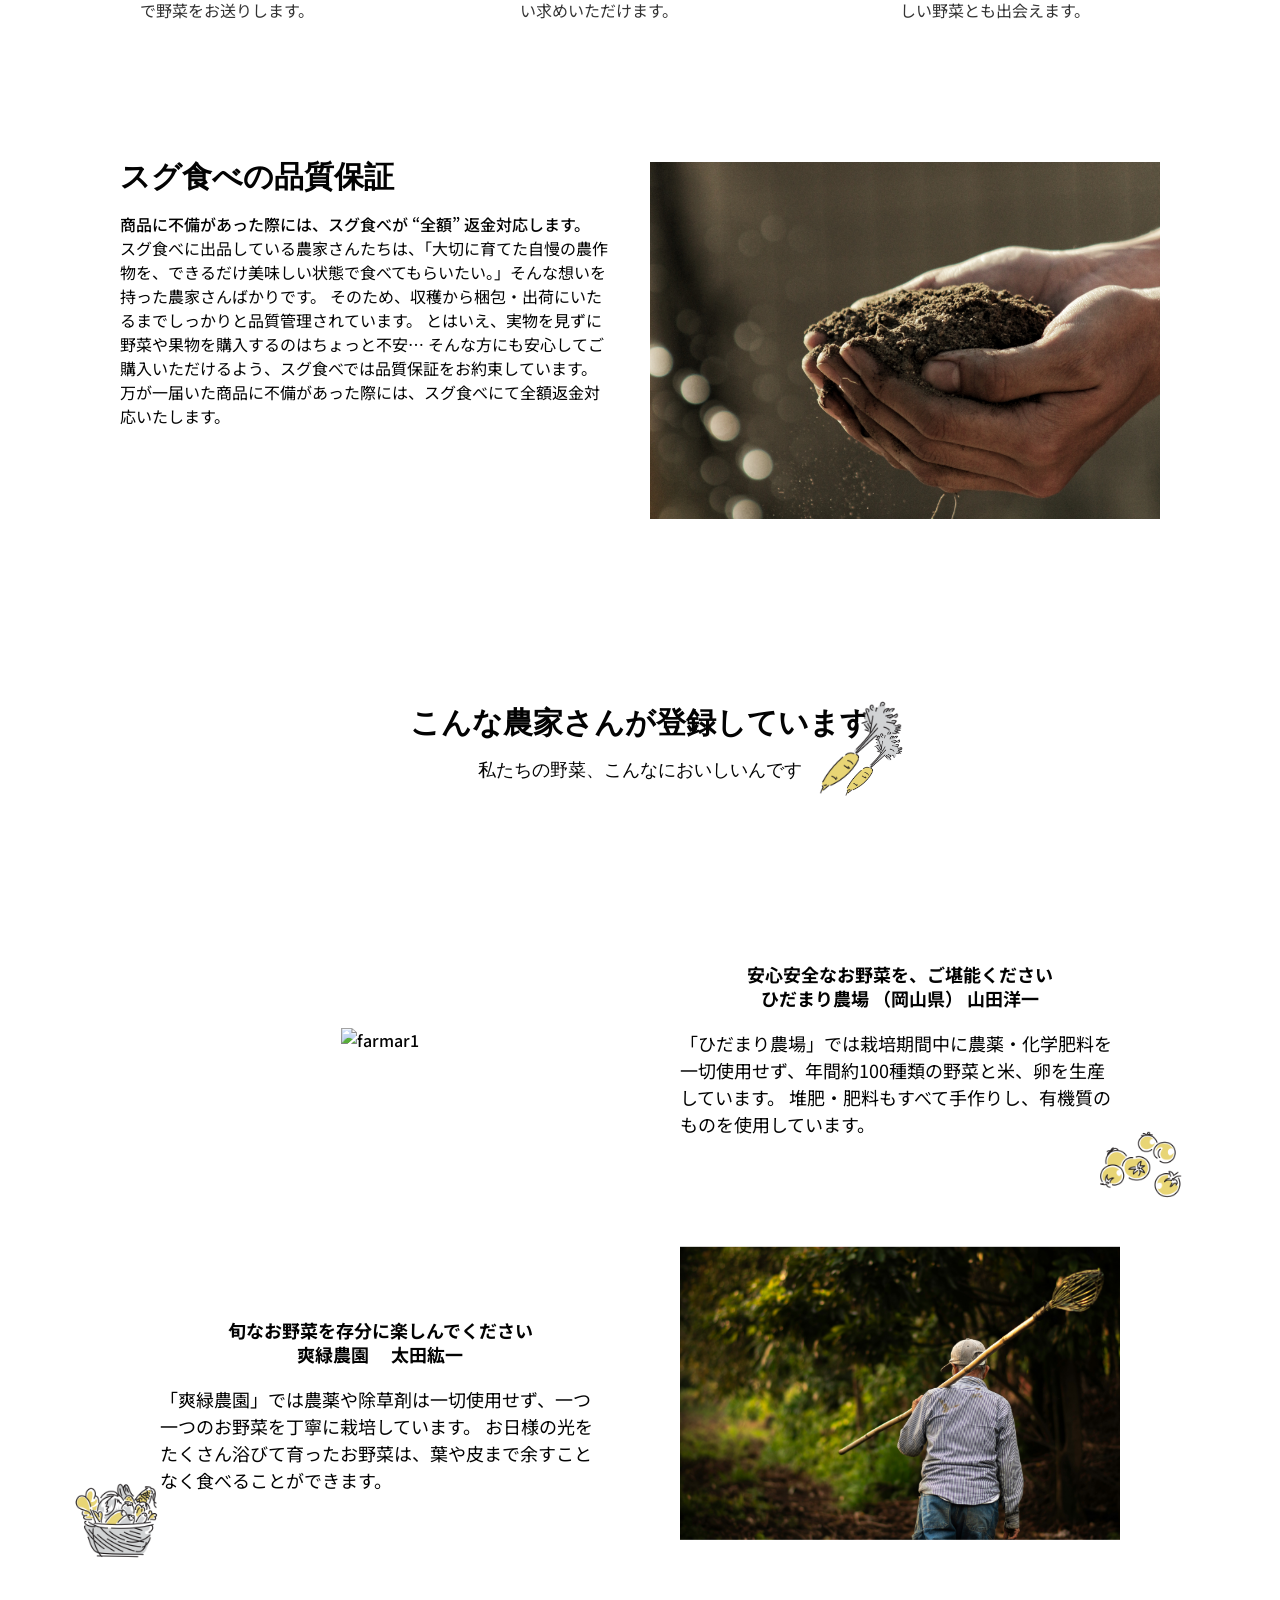
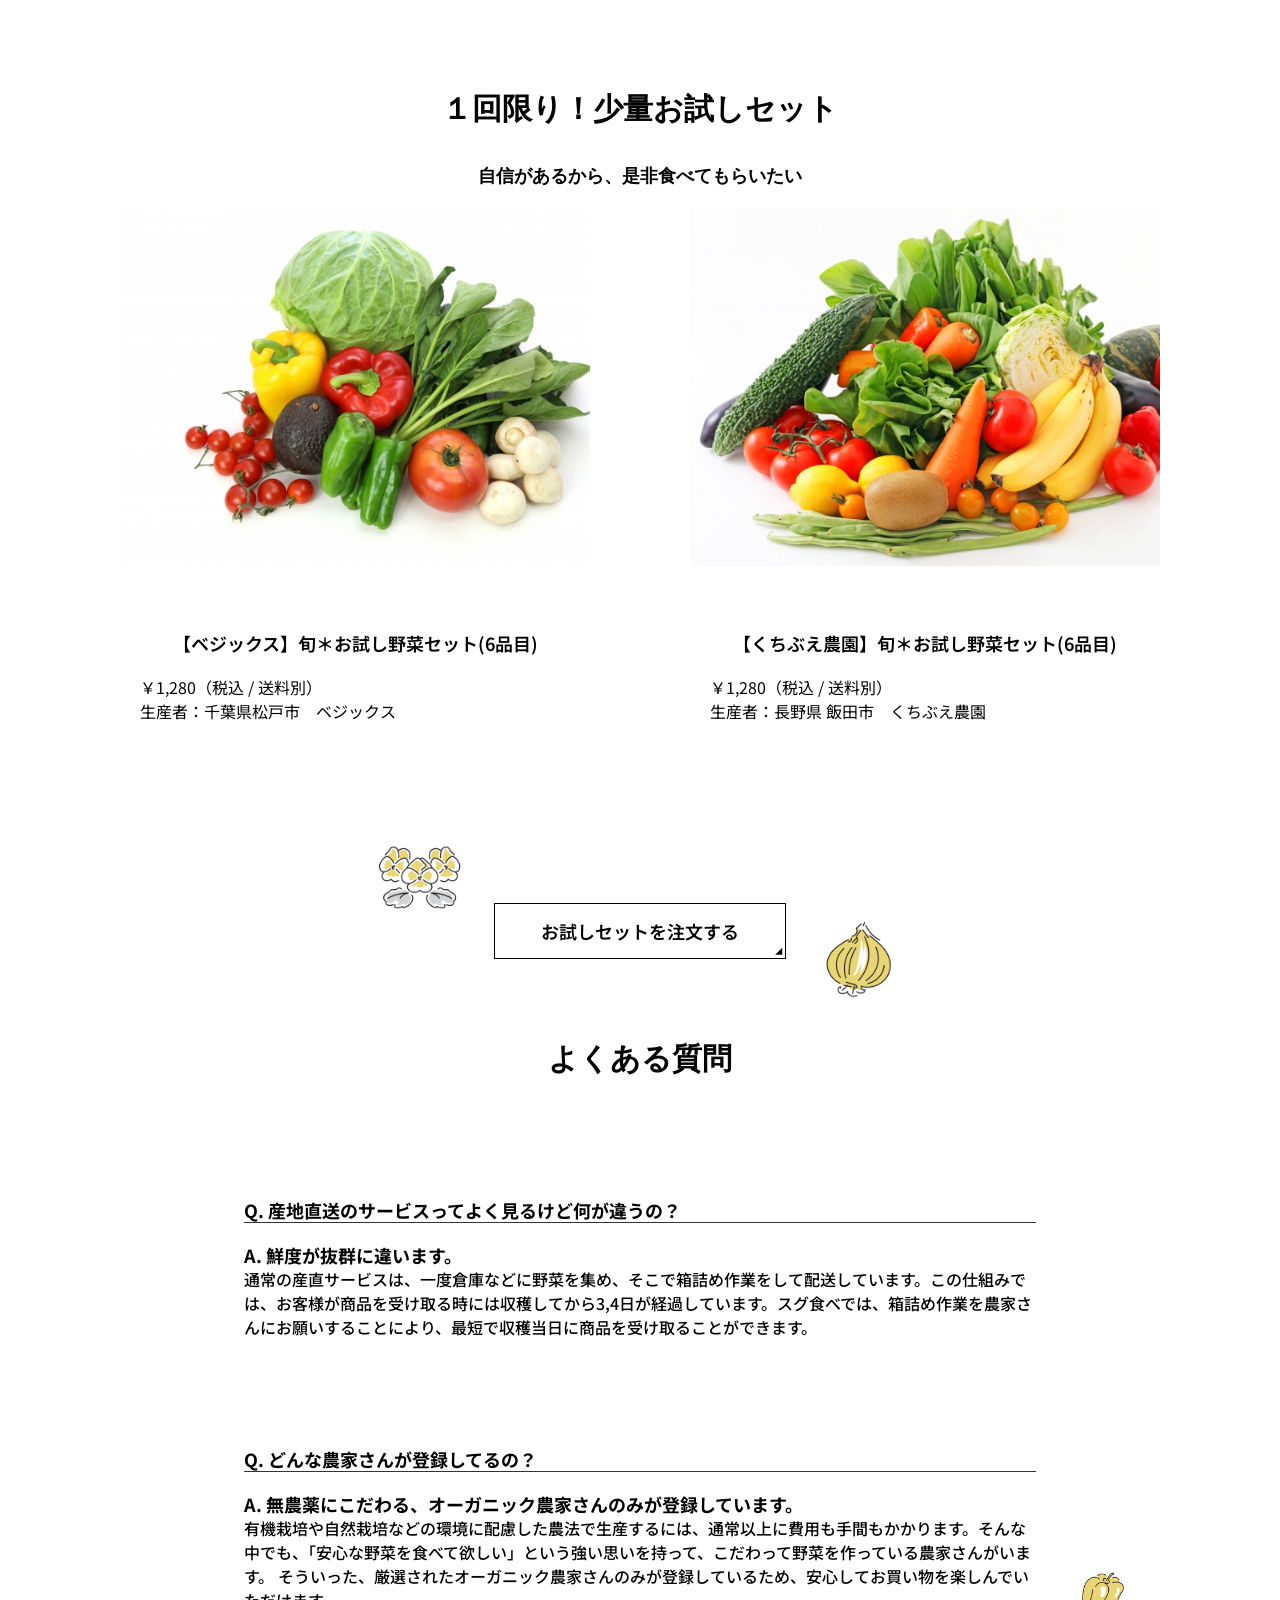
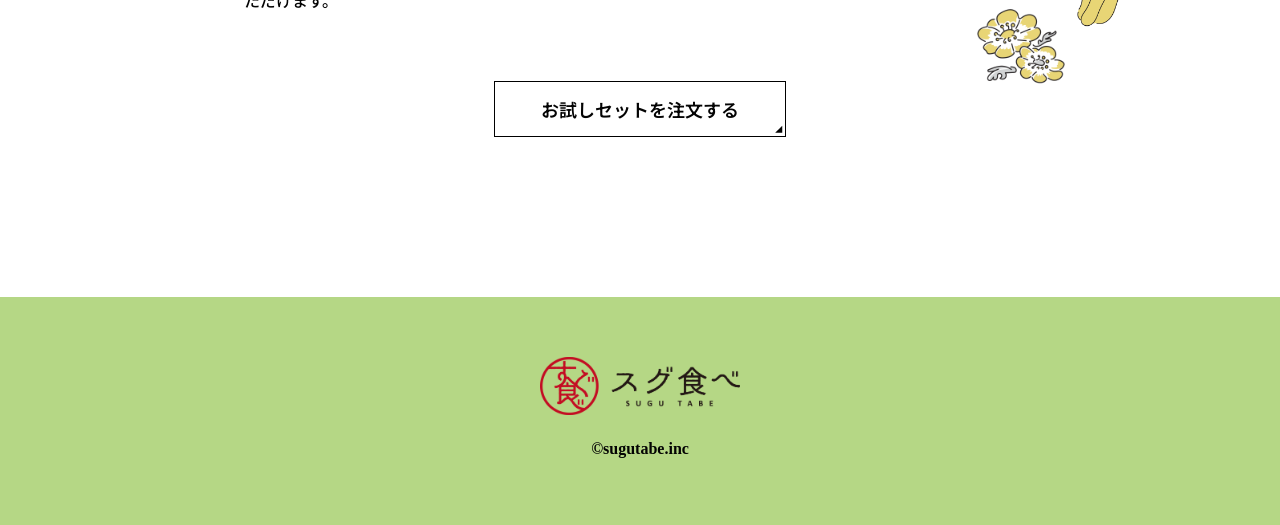
==== commit b1ee1169: "Navのfont-weightを100に Notoに100のWeightをロードしているから、Navをそれにして見る" ====
--- a/index.html
+++ b/index.html
@@ -20,7 +20,7 @@
   <title>Julie's page</title>
   <link rel="preconnect" href="https://fonts.googleapis.com">
   <link rel="preconnect" href="https://fonts.gstatic.com" crossorigin>
-  <link href="https://fonts.googleapis.com/css2?family=Kaisei+Opti&family=Noto+Sans+JP:wght@100;400;600&display=swap" rel="stylesheet">
+  <link href="https://fonts.googleapis.com/css2?&family=Noto+Sans+JP:wght@100;400;600&display=swap" rel="stylesheet">
 
   <link rel="stylesheet" href="reset.css">
   <link rel="stylesheet" href="common-sugutabe.css">
@@ -61,7 +61,7 @@
           生産方法や生産地、それぞれ異なるこだわりで、お気に入りの農家さんを見つけてください。最短で24時間以内に届く新鮮なオーガニック野菜宅配サービスです。 </p>
       </div>
       <div class="section-top__button">
-        <p>お試しセットを注文するTESTTEST </p>
+        <p>お試しセットを注文する</p>
         <a href="#" class="section-top__triangle-right"></a>
       </div>
     </section>
--- a/common-sugutabe.css
+++ b/common-sugutabe.css
@@ -1,4 +1,11 @@
 @charset "UTF-8";
+@font-face
+{
+font-family: はれのそら明朝;
+src: 
+   url('https://cdn.leafscape.be/Harenosora/harenosora_web.woff2') format("woff2");
+}
+
 /* CSS Document */
 html {
   font-size: 62.5%; /* 16px * 62.5% = 10px */
@@ -24,7 +31,7 @@
 }
 
 .section-top__image h2,.section-top__lead,.section-reason h2,.section-reason__item-title,.section-reason__item-subtitle,.section-quality h2,.section-farmars h2,.section-farmars__sub-title,.section-set h2,.section-set__sub-title,.section-question h2,.footer small{
-font-family: "Kaisei Opti", serif;	
+font-family: "はれのそら明朝", serif;	
 }
 
 .button{
--- a/top-sugutabe.css
+++ b/top-sugutabe.css
@@ -98,7 +98,7 @@
   #nav-content ul li a {
     text-decoration: none;
     font-size: 1.6rem;
-    font-weight: 600;
+    font-weight: 100;
     color: #333;
   }
 
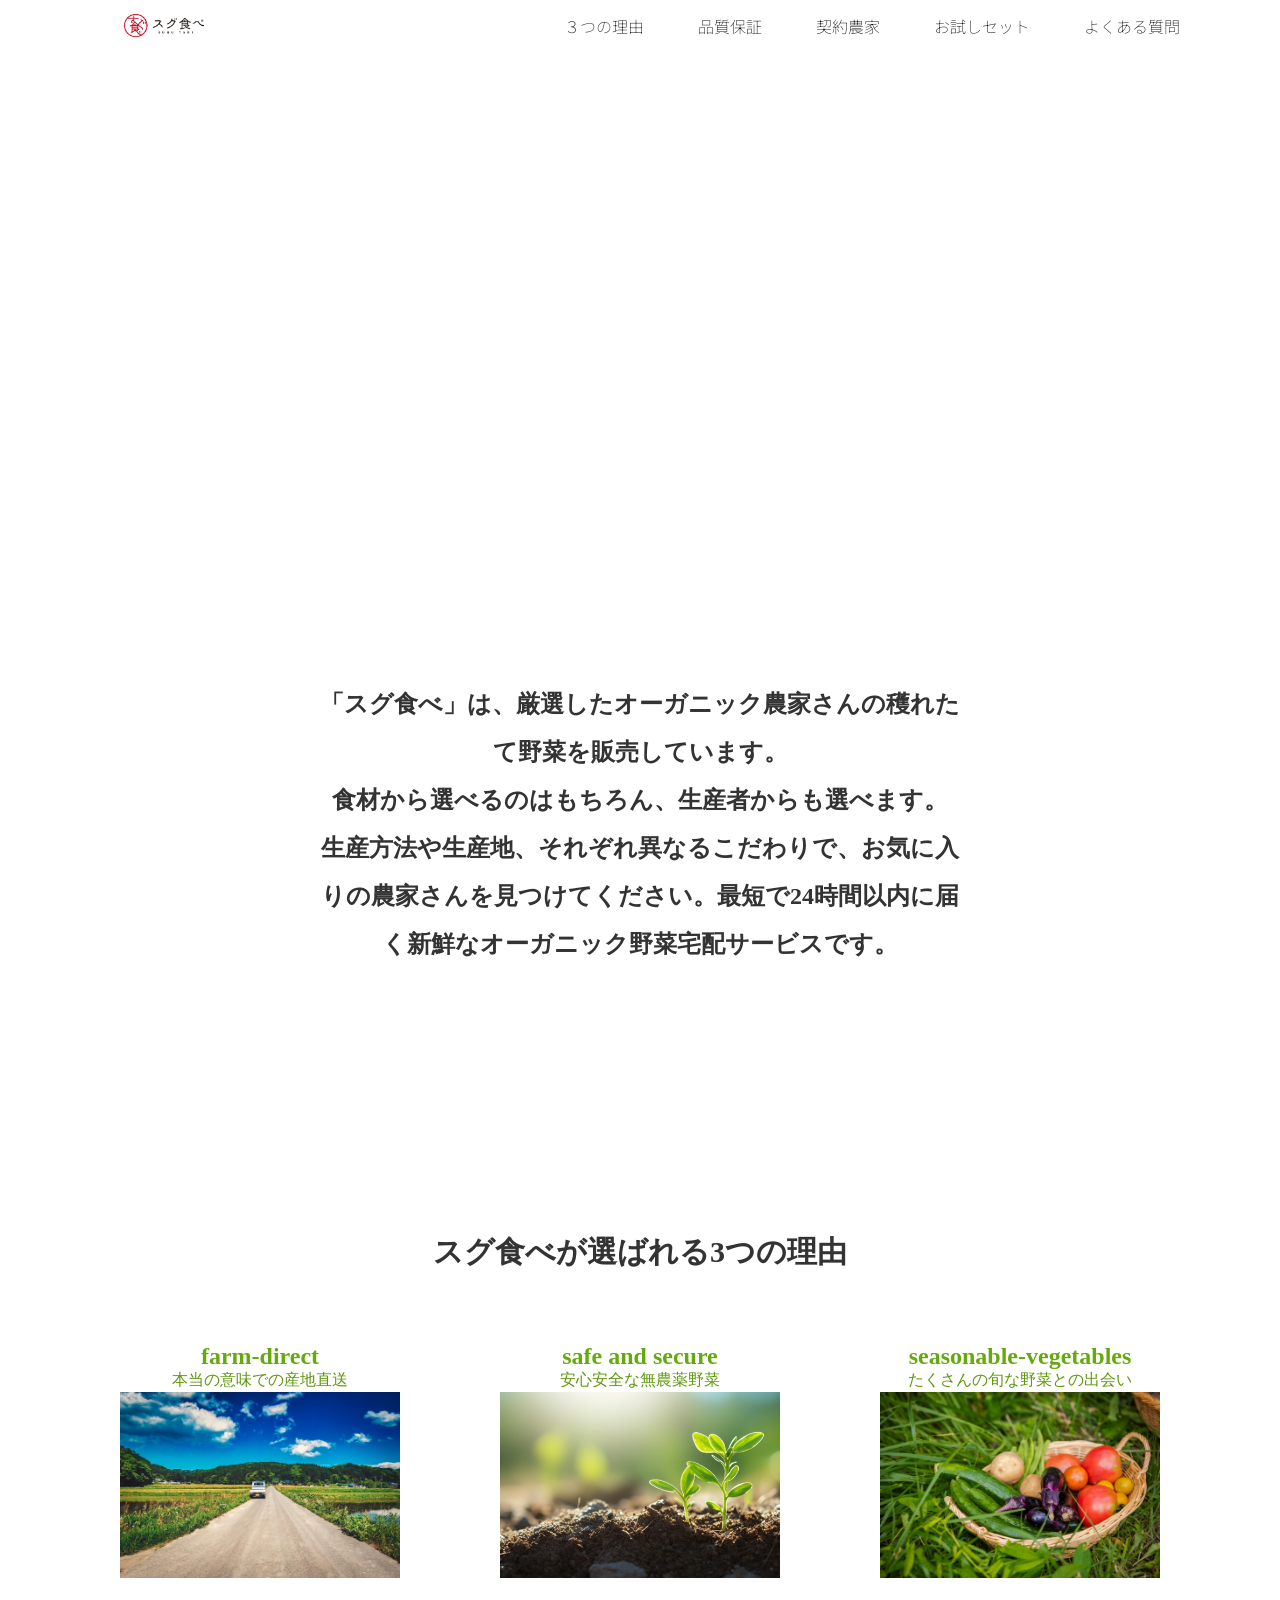
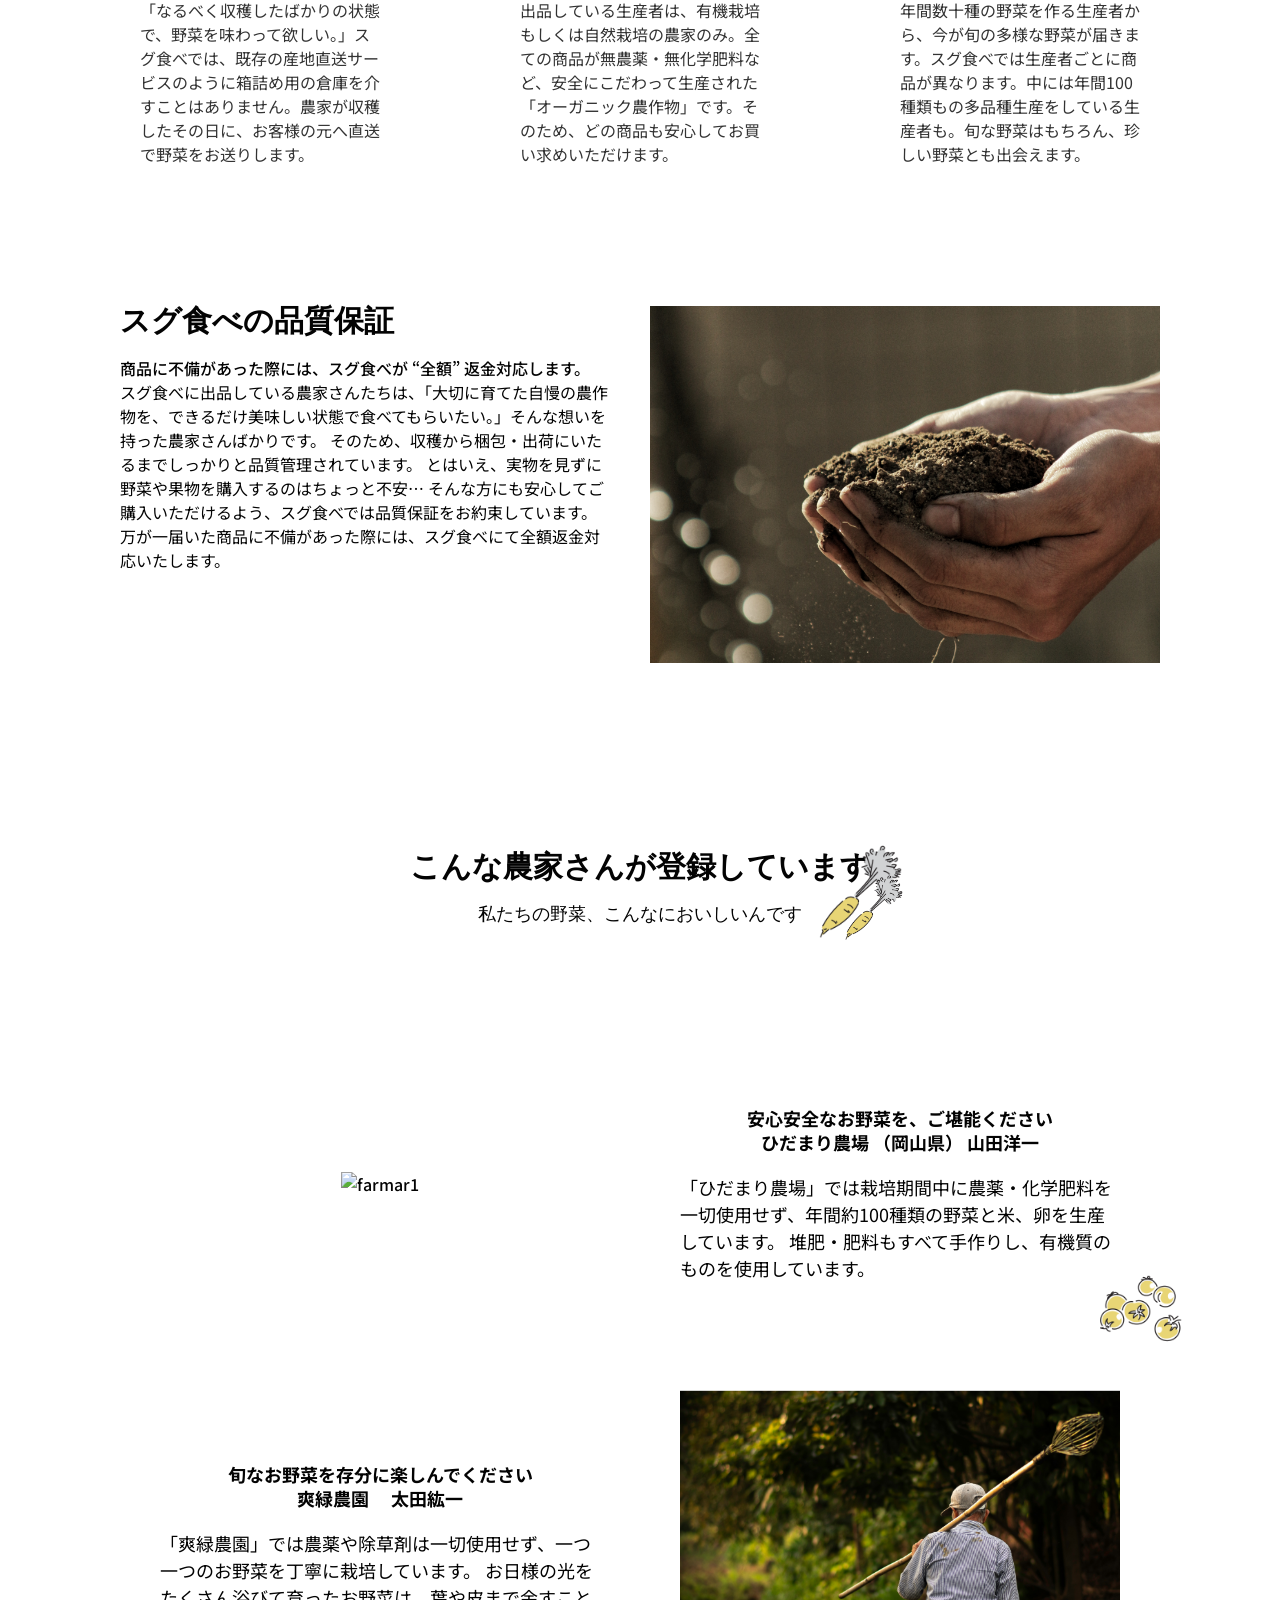
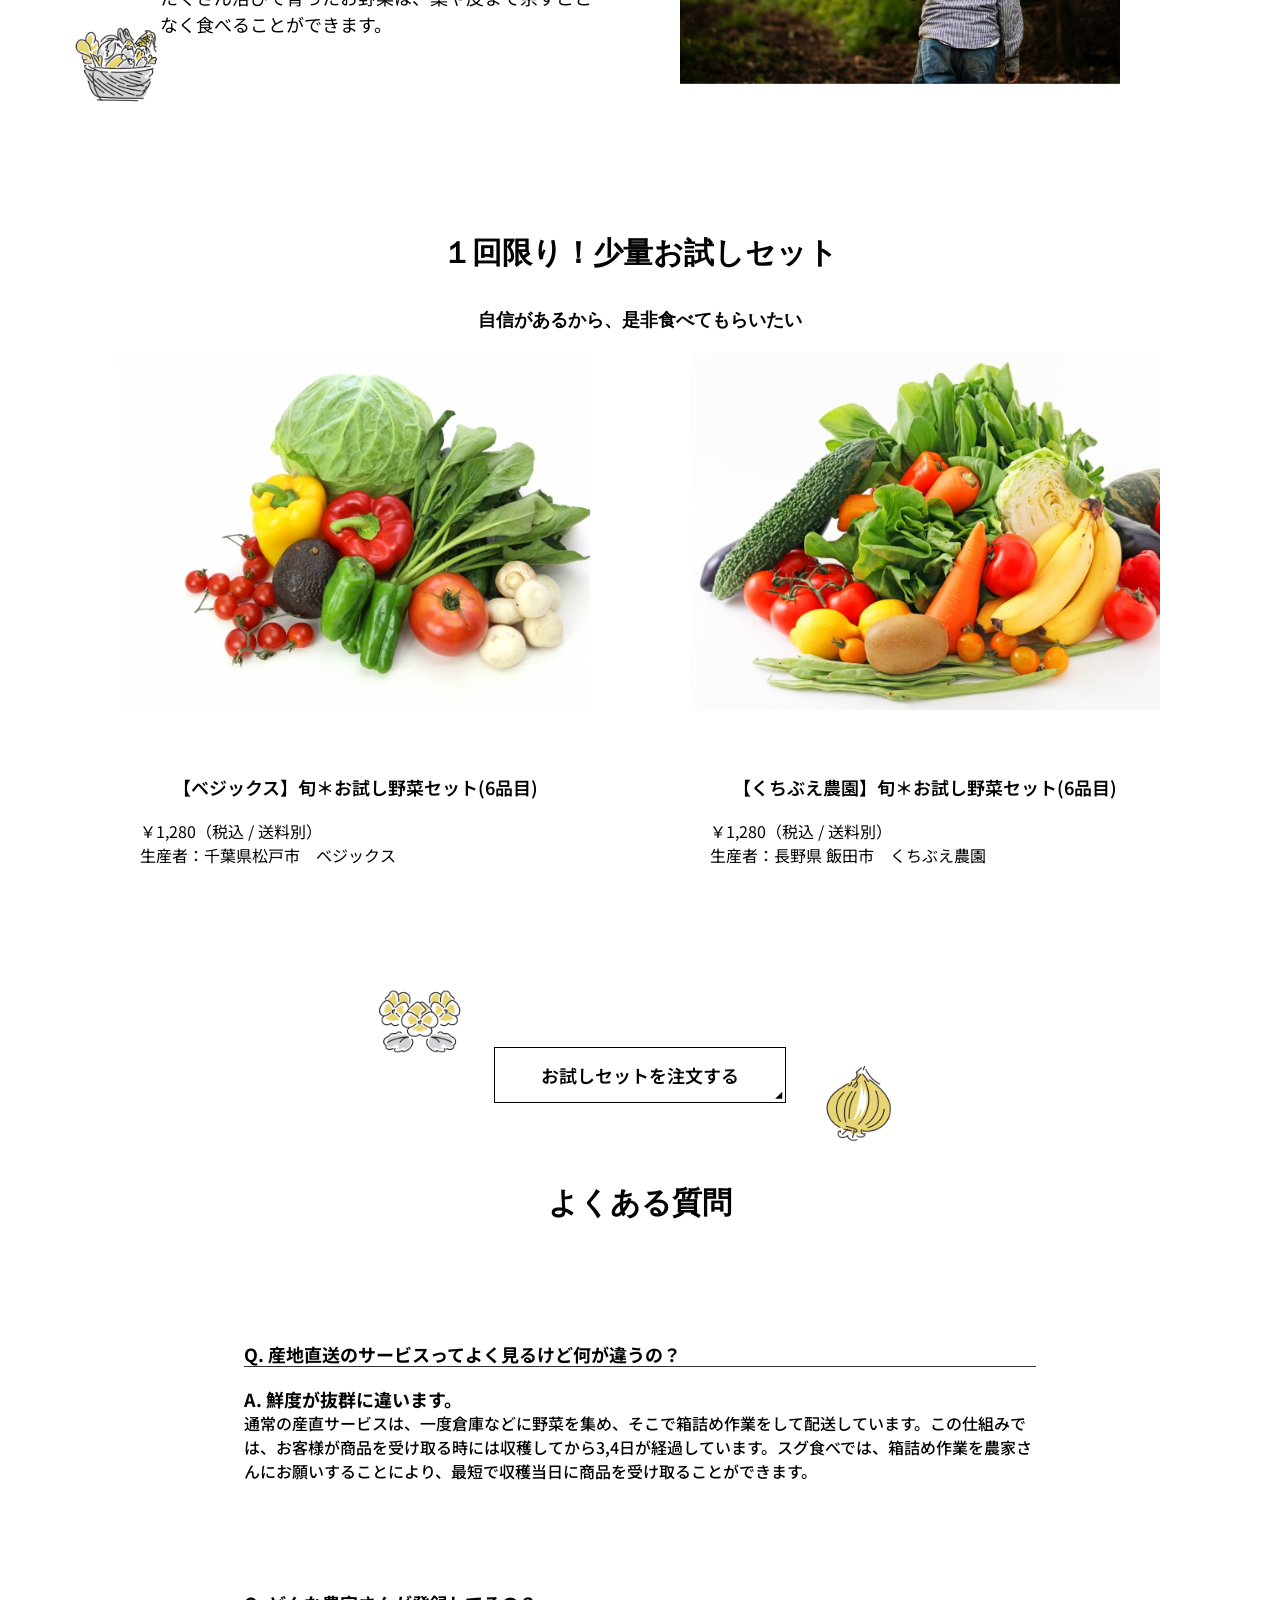
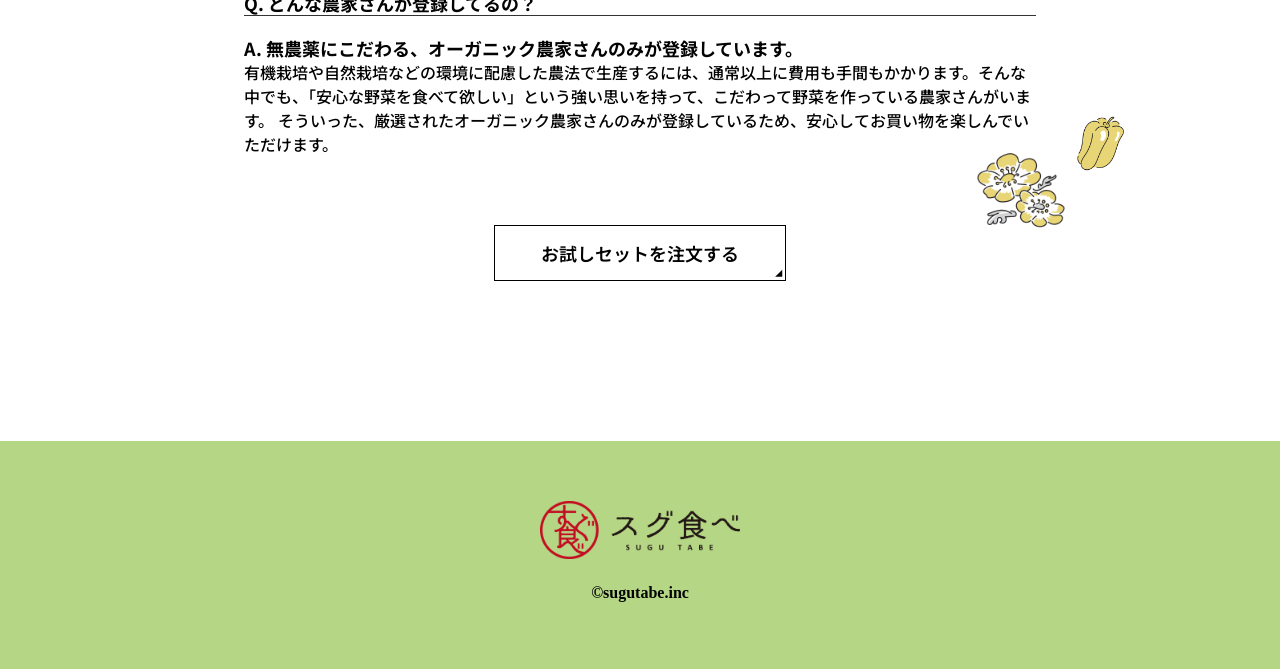
==== commit 284e051e: "Colorsの追加と指定 Headに追加したColors.cssをロードして、その変数でColorを指定してみた。Cssのvar()を使っているから、簡単に色を変更したり組み合わせも試せる。" ====
--- a/index.html
+++ b/index.html
@@ -23,6 +23,7 @@
   <link href="https://fonts.googleapis.com/css2?&family=Noto+Sans+JP:wght@100;400;600&display=swap" rel="stylesheet">
 
   <link rel="stylesheet" href="reset.css">
+  <link rel="stylesheet" href="colors.css">
   <link rel="stylesheet" href="common-sugutabe.css">
   <link rel="stylesheet" href="top-sugutabe.css">
   <link href="logo.ai" rel="icon" type="image/x-icon">
--- a/colors.css
+++ b/colors.css
@@ -0,0 +1,249 @@
+:where(html) {
+  --gray-0-hsl: 210 17% 98%;
+  --gray-1-hsl: 210 17% 95%;
+  --gray-2-hsl: 210 16% 93%;
+  --gray-3-hsl: 210 14% 89%;
+  --gray-4-hsl: 210 14% 83%;
+  --gray-5-hsl: 210 11% 71%;
+  --gray-6-hsl: 210 7% 56%;
+  --gray-7-hsl: 210 9% 31%;
+  --gray-8-hsl: 210 10% 23%;
+  --gray-9-hsl: 210 11% 15%;
+  --gray-10-hsl: 214 14% 10%;
+  --gray-11-hsl: 216 16% 6%;
+  --gray-12-hsl: 210 40% 2%;
+  --stone-0-hsl: 200 27% 98%;
+  --stone-1-hsl: 210 18% 96%;
+  --stone-2-hsl: 210 11% 93%;
+  --stone-3-hsl: 192 9% 89%;
+  --stone-4-hsl: 197 8% 83%;
+  --stone-5-hsl: 202 5% 71%;
+  --stone-6-hsl: 200 3% 60%;
+  --stone-7-hsl: 180 2% 50%;
+  --stone-8-hsl: 160 1% 41%;
+  --stone-9-hsl: 90 1% 31%;
+  --stone-10-hsl: 60 3% 22%;
+  --stone-11-hsl: 60 6% 14%;
+  --stone-12-hsl: 60 6% 7%;
+  --red-0-hsl: 0 100% 98%;
+  --red-1-hsl: 0 100% 95%;
+  --red-2-hsl: 0 100% 89%;
+  --red-3-hsl: 0 100% 83%;
+  --red-4-hsl: 0 100% 76%;
+  --red-5-hsl: 0 100% 71%;
+  --red-6-hsl: 0 94% 65%;
+  --red-7-hsl: 0 86% 59%;
+  --red-8-hsl: 0 74% 54%;
+  --red-9-hsl: 0 65% 48%;
+  --red-10-hsl: 0 65% 42%;
+  --red-11-hsl: 0 65% 36%;
+  --red-12-hsl: 0 66% 30%;
+  --pink-0-hsl: 336 100% 97%;
+  --pink-1-hsl: 336 100% 94%;
+  --pink-2-hsl: 338 91% 87%;
+  --pink-3-hsl: 339 90% 81%;
+  --pink-4-hsl: 339 88% 74%;
+  --pink-5-hsl: 339 82% 67%;
+  --pink-6-hsl: 339 76% 59%;
+  --pink-7-hsl: 339 67% 52%;
+  --pink-8-hsl: 339 68% 45%;
+  --pink-9-hsl: 339 69% 38%;
+  --pink-10-hsl: 339 70% 32%;
+  --pink-11-hsl: 339 69% 27%;
+  --pink-12-hsl: 339 70% 21%;
+  --purple-0-hsl: 280 67% 96%;
+  --purple-1-hsl: 287 77% 92%;
+  --purple-2-hsl: 288 86% 86%;
+  --purple-3-hsl: 289 85% 78%;
+  --purple-4-hsl: 288 83% 71%;
+  --purple-5-hsl: 288 75% 64%;
+  --purple-6-hsl: 288 67% 58%;
+  --purple-7-hsl: 288 56% 52%;
+  --purple-8-hsl: 288 54% 46%;
+  --purple-9-hsl: 288 54% 40%;
+  --purple-10-hsl: 288 55% 33%;
+  --purple-11-hsl: 288 56% 26%;
+  --purple-12-hsl: 288 55% 20%;
+  --violet-0-hsl: 252 100% 97%;
+  --violet-1-hsl: 257 100% 93%;
+  --violet-2-hsl: 256 100% 87%;
+  --violet-3-hsl: 255 94% 79%;
+  --violet-4-hsl: 255 93% 72%;
+  --violet-5-hsl: 255 91% 67%;
+  --violet-6-hsl: 255 86% 63%;
+  --violet-7-hsl: 255 78% 60%;
+  --violet-8-hsl: 255 67% 55%;
+  --violet-9-hsl: 255 53% 50%;
+  --violet-10-hsl: 255 53% 44%;
+  --violet-11-hsl: 255 53% 37%;
+  --violet-12-hsl: 255 53% 31%;
+  --indigo-0-hsl: 223 100% 96%;
+  --indigo-1-hsl: 225 100% 93%;
+  --indigo-2-hsl: 228 100% 86%;
+  --indigo-3-hsl: 228 100% 78%;
+  --indigo-4-hsl: 228 96% 72%;
+  --indigo-5-hsl: 228 94% 67%;
+  --indigo-6-hsl: 228 89% 63%;
+  --indigo-7-hsl: 228 81% 59%;
+  --indigo-8-hsl: 228 69% 55%;
+  --indigo-9-hsl: 230 57% 50%;
+  --indigo-10-hsl: 230 57% 43%;
+  --indigo-11-hsl: 230 57% 37%;
+  --indigo-12-hsl: 230 57% 30%;
+  --blue-0-hsl: 205 100% 95%;
+  --blue-1-hsl: 206 100% 91%;
+  --blue-2-hsl: 206 100% 82%;
+  --blue-3-hsl: 206 96% 72%;
+  --blue-4-hsl: 207 91% 64%;
+  --blue-5-hsl: 207 86% 57%;
+  --blue-6-hsl: 208 80% 52%;
+  --blue-7-hsl: 208 77% 47%;
+  --blue-8-hsl: 209 77% 43%;
+  --blue-9-hsl: 209 75% 38%;
+  --blue-10-hsl: 209 76% 32%;
+  --blue-11-hsl: 209 75% 27%;
+  --blue-12-hsl: 209 76% 21%;
+  --cyan-0-hsl: 185 81% 94%;
+  --cyan-1-hsl: 185 84% 88%;
+  --cyan-2-hsl: 186 77% 77%;
+  --cyan-3-hsl: 187 74% 65%;
+  --cyan-4-hsl: 187 69% 55%;
+  --cyan-5-hsl: 188 72% 47%;
+  --cyan-6-hsl: 187 80% 42%;
+  --cyan-7-hsl: 188 83% 37%;
+  --cyan-8-hsl: 189 85% 32%;
+  --cyan-9-hsl: 189 85% 28%;
+  --cyan-10-hsl: 189 84% 23%;
+  --cyan-11-hsl: 190 84% 17%;
+  --cyan-12-hsl: 189 84% 12%;
+  --teal-0-hsl: 161 79% 95%;
+  --teal-1-hsl: 160 85% 87%;
+  --teal-2-hsl: 162 78% 77%;
+  --teal-3-hsl: 162 72% 65%;
+  --teal-4-hsl: 162 68% 54%;
+  --teal-5-hsl: 162 73% 46%;
+  --teal-6-hsl: 162 82% 40%;
+  --teal-7-hsl: 162 87% 35%;
+  --teal-8-hsl: 162 88% 30%;
+  --teal-9-hsl: 162 88% 26%;
+  --teal-10-hsl: 162 89% 21%;
+  --teal-11-hsl: 162 88% 16%;
+  --teal-12-hsl: 163 89% 11%;
+  --green-0-hsl: 131 67% 95%;
+  --green-1-hsl: 128 76% 90%;
+  --green-2-hsl: 128 71% 82%;
+  --green-3-hsl: 129 68% 73%;
+  --green-4-hsl: 130 61% 64%;
+  --green-5-hsl: 130 57% 56%;
+  --green-6-hsl: 131 50% 50%;
+  --green-7-hsl: 131 53% 46%;
+  --green-8-hsl: 131 54% 40%;
+  --green-9-hsl: 132 52% 35%;
+  --green-10-hsl: 132 52% 29%;
+  --green-11-hsl: 132 53% 22%;
+  --green-12-hsl: 131 53% 16%;
+  --lime-0-hsl: 79 81% 94%;
+  --lime-1-hsl: 80 83% 88%;
+  --lime-2-hsl: 81 81% 80%;
+  --lime-3-hsl: 82 75% 69%;
+  --lime-4-hsl: 83 73% 59%;
+  --lime-5-hsl: 84 69% 51%;
+  --lime-6-hsl: 85 74% 45%;
+  --lime-7-hsl: 85 79% 40%;
+  --lime-8-hsl: 86 84% 36%;
+  --lime-9-hsl: 85 84% 32%;
+  --lime-10-hsl: 85 83% 26%;
+  --lime-11-hsl: 85 83% 21%;
+  --lime-12-hsl: 85 84% 15%;
+  --yellow-0-hsl: 50 100% 93%;
+  --yellow-1-hsl: 49 100% 87%;
+  --yellow-2-hsl: 49 100% 80%;
+  --yellow-3-hsl: 48 100% 70%;
+  --yellow-4-hsl: 47 100% 62%;
+  --yellow-5-hsl: 45 97% 54%;
+  --yellow-6-hsl: 42 96% 50%;
+  --yellow-7-hsl: 39 100% 48%;
+  --yellow-8-hsl: 35 100% 47%;
+  --yellow-9-hsl: 31 100% 45%;
+  --yellow-10-hsl: 31 100% 35%;
+  --yellow-11-hsl: 31 100% 25%;
+  --yellow-12-hsl: 31 100% 20%;
+  --orange-0-hsl: 34 100% 95%;
+  --orange-1-hsl: 33 100% 90%;
+  --orange-2-hsl: 33 100% 83%;
+  --orange-3-hsl: 32 100% 74%;
+  --orange-4-hsl: 31 100% 65%;
+  --orange-5-hsl: 29 100% 58%;
+  --orange-6-hsl: 27 98% 54%;
+  --orange-7-hsl: 24 94% 50%;
+  --orange-8-hsl: 21 90% 48%;
+  --orange-9-hsl: 17 87% 45%;
+  --orange-10-hsl: 17 87% 40%;
+  --orange-11-hsl: 17 87% 32%;
+  --orange-12-hsl: 17 87% 27%;
+  --choco-0-hsl: 48 100% 93%;
+  --choco-1-hsl: 35 91% 86%;
+  --choco-2-hsl: 30 85% 79%;
+  --choco-3-hsl: 27 80% 72%;
+  --choco-4-hsl: 25 75% 65%;
+  --choco-5-hsl: 25 71% 57%;
+  --choco-6-hsl: 25 70% 49%;
+  --choco-7-hsl: 25 75% 42%;
+  --choco-8-hsl: 25 75% 37%;
+  --choco-9-hsl: 25 76% 31%;
+  --choco-10-hsl: 25 71% 26%;
+  --choco-11-hsl: 25 66% 21%;
+  --choco-12-hsl: 25 65% 15%;
+  --brown-0-hsl: 36 60% 95%;
+  --brown-1-hsl: 32 44% 87%;
+  --brown-2-hsl: 28 40% 80%;
+  --brown-3-hsl: 28 38% 72%;
+  --brown-4-hsl: 27 36% 65%;
+  --brown-5-hsl: 28 34% 57%;
+  --brown-6-hsl: 28 32% 50%;
+  --brown-7-hsl: 28 35% 43%;
+  --brown-8-hsl: 28 38% 37%;
+  --brown-9-hsl: 27 42% 31%;
+  --brown-10-hsl: 25 48% 25%;
+  --brown-11-hsl: 23 58% 19%;
+  --brown-12-hsl: 22 57% 16%;
+  --sand-0-hsl: 200 27% 98%;
+  --sand-1-hsl: 48 17% 88%;
+  --sand-2-hsl: 45 22% 79%;
+  --sand-3-hsl: 44 22% 69%;
+  --sand-4-hsl: 44 17% 62%;
+  --sand-5-hsl: 44 14% 54%;
+  --sand-6-hsl: 42 14% 46%;
+  --sand-7-hsl: 43 16% 39%;
+  --sand-8-hsl: 41 15% 32%;
+  --sand-9-hsl: 43 14% 26%;
+  --sand-10-hsl: 44 11% 20%;
+  --sand-11-hsl: 60 6% 14%;
+  --sand-12-hsl: 60 6% 7%;
+  --camo-0-hsl: 66 71% 95%;
+  --camo-1-hsl: 64 69% 77%;
+  --camo-2-hsl: 65 69% 59%;
+  --camo-3-hsl: 65 61% 51%;
+  --camo-4-hsl: 63 61% 46%;
+  --camo-5-hsl: 60 62% 41%;
+  --camo-6-hsl: 59 65% 36%;
+  --camo-7-hsl: 56 67% 33%;
+  --camo-8-hsl: 54 70% 29%;
+  --camo-9-hsl: 54 69% 25%;
+  --camo-10-hsl: 53 69% 22%;
+  --camo-11-hsl: 53 69% 18%;
+  --camo-12-hsl: 52 69% 13%;
+  --jungle-0-hsl: 74 98% 84%;
+  --jungle-1-hsl: 74 79% 78%;
+  --jungle-2-hsl: 74 68% 71%;
+  --jungle-3-hsl: 75 62% 65%;
+  --jungle-4-hsl: 74 56% 59%;
+  --jungle-5-hsl: 74 53% 53%;
+  --jungle-6-hsl: 74 55% 47%;
+  --jungle-7-hsl: 74 66% 42%;
+  --jungle-8-hsl: 74 79% 36%;
+  --jungle-9-hsl: 73 90% 32%;
+  --jungle-10-hsl: 73 91% 26%;
+  --jungle-11-hsl: 73 91% 21%;
+  --jungle-12-hsl: 73 90% 16%;
+}
--- a/top-sugutabe.css
+++ b/top-sugutabe.css
@@ -143,7 +143,7 @@
   .header__navigation ul li a {
     text-decoration: none;
     font-size: 1.6rem;
-    font-weight: 500;
+    font-weight: 100;
     color: #030303;
   }
 }
@@ -162,6 +162,9 @@
 }
 .section-top {
   margin-bottom: 95px;
+  text-align: center;
+  text-align: -webkit-center;
+  text-align: -moz-center;
 }
 
 .section-top__image {
@@ -195,6 +198,7 @@
 
 .section-top__lead {
   margin: 0 24px;
+  width: clamp(45ch, 50%, 75ch);
 }
 
 @media(min-width:1040px) {
@@ -293,7 +297,6 @@
   top: 30%;
   left: 50%;
   transform: translate(-50%, -50%);
-  color: #fff;
   font-size: 2.4rem;
   white-space: nowrap;
   z-index: 999;
@@ -355,21 +358,21 @@
 	}
 
   .section-reason__item-title {
-    color: #030303;
-	position: relative;
-	top: 0;
-	left: 0;
-	transform: translate(0);
-	padding-bottom: 0;
+	  position: relative;
+	  top: 0;
+    left: 0;
+    transform: translate(0);
+    padding-bottom: 0;
+    color: hsl(var(--lime-8-hsl));
   }
 
   .section-reason__item-subtitle {
-    color: #030303;
-	position: relative;
-	top: 0;
-	left: 0;
-	transform: translate(0);
-	padding-bottom: 0;
+	  position: relative;
+    top: 0;
+    left: 0;
+    transform: translate(0);
+    padding-bottom: 0;
+    color: hsl(var(--lime-9-hsl));
   }
 	
 	.section-reason__item-picture {
